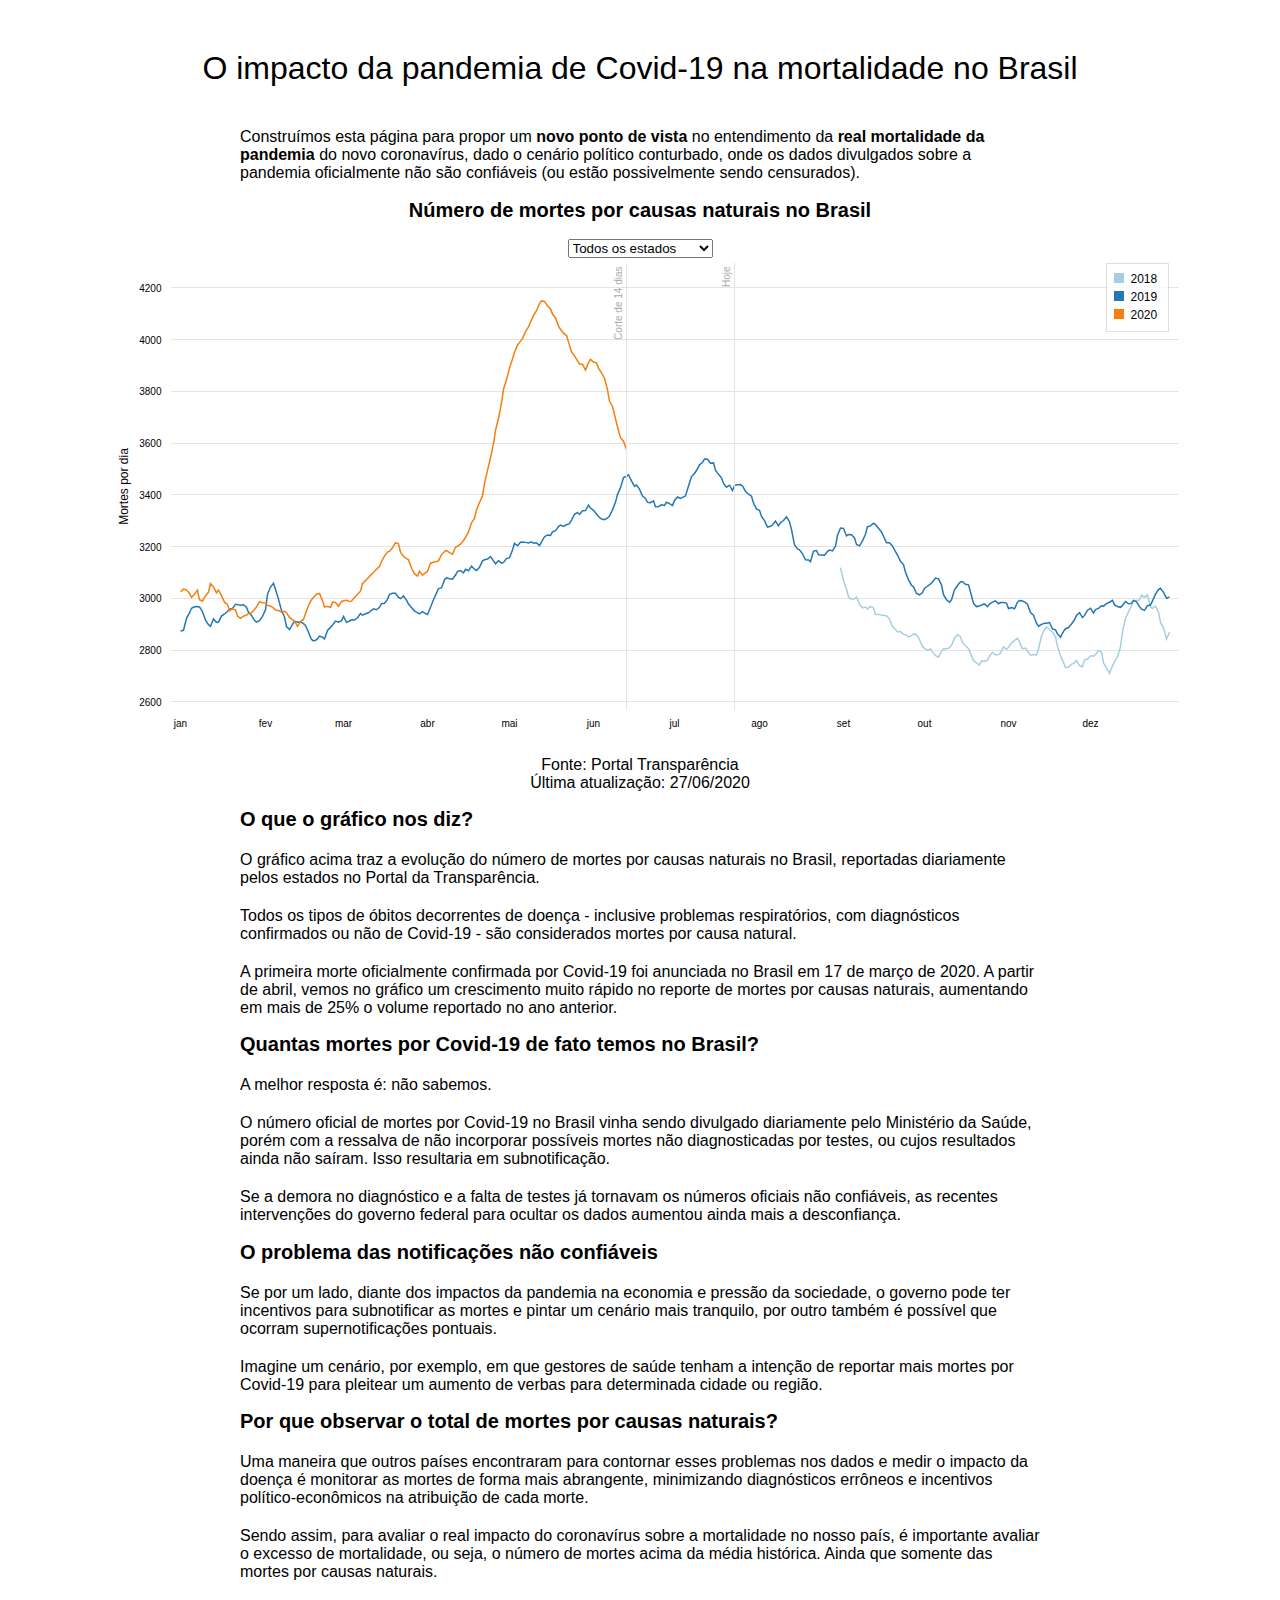
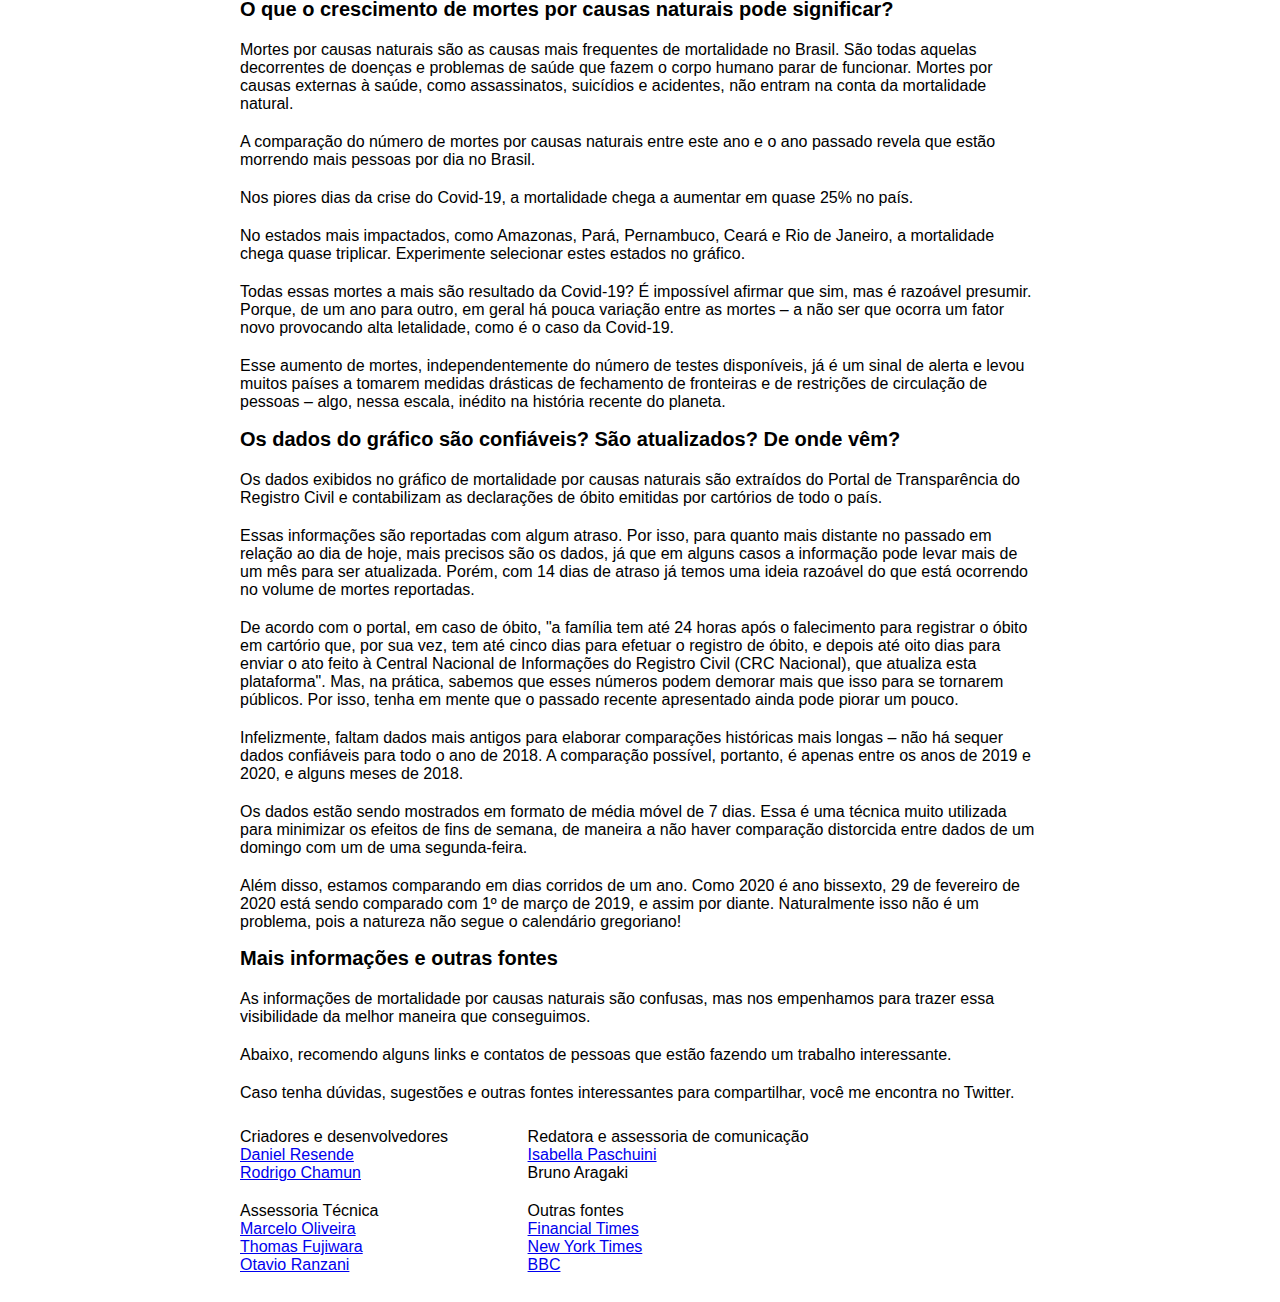
==== index.html @ d26a0719 "Merge pull request #20 from resendedaniel/contact-section" ====
<html>
  <head>
    <meta content="text/html;charset=utf-8" http-equiv="Content-Type">
    <meta content="utf-8" http-equiv="encoding">
    <link href="/html/style/c3.min.css" rel="stylesheet">
    <link href="/html/style/main.css" rel="stylesheet">
    <script src="/html/js/d3.min.js" charset="utf-8"></script>
    <script src="/html/js/c3.min.js"></script>
    <script src="/html/js/luxon.min.js"></script>
    <script src="/html/js/main.js"></script>
    <!-- Global site tag (gtag.js) - Google Analytics -->
    <script async src="https://www.googletagmanager.com/gtag/js?id=UA-168759445-1"></script>
    <script>
      window.dataLayer = window.dataLayer || [];
      function gtag(){dataLayer.push(arguments);}
      gtag('js', new Date());

      gtag('config', 'UA-168759445-1');
    </script>
  </head>
  <body>
    <div id="main">
      <h1>
        O impacto da pandemia de Covid-19 na mortalidade no Brasil
      </h1>
      <div id="text">
        <p>
          Construímos esta página para propor um <b>novo ponto de vista</b> no entendimento da <b>real mortalidade da pandemia</b> do novo coronavírus, dado o cenário político conturbado, onde os dados divulgados sobre a pandemia oficialmente não são confiáveis (ou estão possivelmente sendo censurados).
        </p>
      </div>
      <h2>
        Número de mortes por causas naturais no Brasil
      </h2>
      <select id="state-selector">
        <option value="all">Todos os estados</option>
        <option value="ac">Acre</option>
        <option value="al">Alagoas</option>
        <option value="ap">Amapá</option>
        <option value="am">Amazonas</option>
        <option value="ba">Bahia</option>
        <option value="ce">Ceará</option>
        <option value="df">Distrito Federal</option>
        <option value="es">Espírito Santo</option>
        <option value="go">Goiás</option>
        <option value="ma">Maranhão</option>
        <option value="mt">Mato Grosso</option>
        <option value="ms">Mato Grosso do Sul</option>
        <option value="mg">Minas Gerais</option>
        <option value="pa">Pará</option>
        <option value="pb">Paraíba</option>
        <option value="pr">Paraná</option>
        <option value="pe">Pernambuco</option>
        <option value="pi">Piauí</option>
        <option value="rj">Rio de Janeiro</option>
        <option value="rn">Rio Grande do Norte</option>
        <option value="rs">Rio Grande do Sul</option>
        <option value="ro">Rondônia</option>
        <option value="rr">Roraima</option>
        <option value="sc">Santa Catarina</option>
        <option value="sp">São Paulo</option>
        <option value="se">Sergipe</option>
        <option value="to">Tocantins</option>
      </select>
      <div id="chart"></div>
      <p id="footer">
        Fonte: Portal Transparência
        <br />
        Última atualização: <span id='last-update'></span>
      </p>
      <div id="text">
        <h2>
          O que o gráfico nos diz?
        </h2>
        <p>
          O gráfico acima traz a evolução do número de mortes por causas naturais no Brasil, reportadas diariamente pelos estados no Portal da Transparência.
        </p>
        <p>
          Todos os tipos de óbitos decorrentes de doença - inclusive problemas respiratórios, com diagnósticos confirmados ou não de Covid-19 - são considerados mortes por causa natural.
        </p>
        <p>
          A primeira morte oficialmente confirmada por Covid-19 foi anunciada no Brasil em 17 de março de 2020. A partir de abril, vemos no gráfico um crescimento muito rápido no reporte de mortes por causas naturais, aumentando em mais de 25% o volume reportado no ano anterior.
        </p>
        <h2>
          Quantas mortes por Covid-19 de fato temos no Brasil?
        </h2>
        <p>
          A melhor resposta é: não sabemos.
        </p>
        <p>
          O número oficial de mortes por Covid-19 no Brasil vinha sendo divulgado diariamente pelo Ministério da Saúde, porém com a ressalva de não incorporar possíveis mortes não diagnosticadas por testes, ou cujos resultados ainda não saíram. Isso resultaria em subnotificação.
        </p>
        <p>
          Se a demora no diagnóstico e a falta de testes já tornavam os números oficiais não confiáveis, as recentes intervenções do governo federal para ocultar os dados aumentou ainda mais a desconfiança.
        </p>
        <h2>
          O problema das notificações não confiáveis
        </h2>
        <p>
          Se por um lado, diante dos impactos da pandemia na economia e pressão da sociedade, o governo pode ter incentivos para subnotificar as mortes e pintar um cenário mais tranquilo, por outro também é possível que ocorram supernotificações pontuais.
        </p>
        <p>
          Imagine um cenário, por exemplo, em que gestores de saúde tenham a intenção de reportar mais mortes por Covid-19 para pleitear um aumento de verbas para determinada cidade ou região.
        </p>
        <h2>
          Por que observar o total de mortes por causas naturais?
        </h2>
        <p>
          Uma maneira que outros países encontraram para contornar esses problemas nos dados e medir o impacto da doença é monitorar as mortes de forma mais abrangente, minimizando diagnósticos errôneos e incentivos político-econômicos na atribuição de cada morte.
        </p>
        <p>
          Sendo assim, para avaliar o real impacto do coronavírus sobre a mortalidade no nosso país, é importante avaliar o excesso de mortalidade, ou seja, o número de mortes acima da média histórica. Ainda que somente das mortes por causas naturais.
        </p>
        <h2>
          O que o crescimento de mortes por causas naturais pode significar?
        </h2>
        <p>
          Mortes por causas naturais são as causas mais frequentes de mortalidade no Brasil. São todas aquelas decorrentes de doenças e problemas de saúde que fazem o corpo humano parar de funcionar. Mortes por causas externas à saúde, como assassinatos, suicídios e acidentes, não entram na conta da mortalidade natural.
        </p>
        <p>
          A comparação do número de mortes por causas naturais entre este ano e o ano passado revela que estão morrendo mais pessoas por dia no Brasil.
        </p>
        <p>
          Nos piores dias da crise do Covid-19, a mortalidade chega a aumentar em quase 25% no país.
        </p>
        <p>
          No estados mais impactados, como Amazonas, Pará, Pernambuco, Ceará e Rio de Janeiro, a mortalidade chega quase triplicar. Experimente selecionar estes estados no gráfico.
        </p>
        <p>
          Todas essas mortes a mais são resultado da Covid-19? É impossível afirmar que sim, mas é razoável presumir. Porque, de um ano para outro, em geral há pouca variação entre as mortes – a não ser que ocorra um fator novo provocando alta letalidade, como é o caso da Covid-19.
        </p>
        <p>
          Esse aumento de mortes, independentemente do número de testes disponíveis, já é um sinal de alerta e levou muitos países a tomarem medidas drásticas de fechamento de fronteiras e de restrições de circulação de pessoas – algo, nessa escala, inédito na história recente do planeta.
        </p>
        <h2>
          Os dados do gráfico são confiáveis? São atualizados? De onde vêm?
        </h2>
        <p>
          Os dados exibidos no gráfico de mortalidade por causas naturais são extraídos do Portal de Transparência do Registro Civil e contabilizam as declarações de óbito emitidas por cartórios de todo o país.
        </p>
        <p>
          Essas informações são reportadas com algum atraso. Por isso, para quanto mais distante no passado em relação ao dia de hoje, mais precisos são os dados, já que em alguns casos a informação pode levar mais de um mês para ser atualizada. Porém, com 14 dias de atraso já temos uma ideia razoável do que está ocorrendo no volume de mortes reportadas.
        </p>
        <p>
          De acordo com o portal, em caso de óbito, "a família tem até 24 horas após o falecimento para registrar o óbito em cartório que, por sua vez, tem até cinco dias para efetuar o registro de óbito, e depois até oito dias para enviar o ato feito à Central Nacional de Informações do Registro Civil (CRC Nacional), que atualiza esta plataforma". Mas, na prática, sabemos que esses números podem demorar mais que isso para se tornarem públicos. Por isso, tenha em mente que o passado recente apresentado ainda pode piorar um pouco.
        </p>
        <p>
          Infelizmente, faltam dados mais antigos para elaborar comparações históricas mais longas – não há sequer dados confiáveis para todo o ano de 2018. A comparação possível, portanto, é apenas entre os anos de 2019 e 2020, e alguns meses de 2018.
        </p>
        <p>
          Os dados estão sendo mostrados em formato de média móvel de 7 dias. Essa é uma técnica muito utilizada para minimizar os efeitos de fins de semana, de maneira a não haver comparação distorcida entre dados de um domingo com um de uma segunda-feira.
        </p>
        <p>
          Além disso, estamos comparando em dias corridos de um ano. Como 2020 é ano bissexto, 29 de fevereiro de 2020 está sendo comparado com 1º de março de 2019, e assim por diante. Naturalmente isso não é um problema, pois a natureza não segue o calendário gregoriano!
        </p>

        <h2>
          Mais informações e outras fontes
        </h2>
        <p>
          As informações de mortalidade por causas naturais são confusas, mas nos empenhamos para trazer essa visibilidade da melhor maneira que conseguimos.
        </p>
        <p>
          Abaixo, recomendo alguns links e contatos de pessoas que estão fazendo um trabalho interessante.
        </p>
        <p>
        Caso tenha dúvidas, sugestões e outras fontes interessantes para compartilhar, você me encontra no Twitter.
        </p>

        <div>
          <div class="contact-column">
            <div class="contact-section">
              Criadores e desenvolvedores
              <a href="https://twitter.com/resende451" target="_blank">
                Daniel Resende
              </a>
              <a href="https://twitter.com/rodrigochamun" target="_blank">
                Rodrigo Chamun
              </a>
            </div>
            <div class="contact-section">
              Assessoria Técnica
              <a href="https://twitter.com/Capyvara" target="_blank">
                Marcelo Oliveira
              </a>
              <a href="https://twitter.com/thomasfujiwara" target="_blank">
                Thomas Fujiwara
              </a>
              <a href="https://twitter.com/otavio_ranzani" target="_blank">
                Otavio Ranzani
              </a>
            </div>
          </div>

          <div class="contact-column">
            <div class="contact-section">
              Redatora e assessoria de comunicação
              <a href="https://twitter.com/isapaschuini" target="_blank">
                Isabella Paschuini
              </a>
              <span class='no-link'>Bruno Aragaki</span>
            </div>
            <div class="contact-section">
              Outras fontes
              <a href="https://www.ft.com/coronavirus-latest" target="_blank">
                Financial Times
              </a>
              <a href="https://www.nytimes.com/interactive/2020/world/coronavirus-maps.html" target="_blank">
                New York Times
              </a>
              <a href="https://www.bbc.com/portuguese/internacional-53092095" target="_blank">
                BBC
              </a>
            </div>
          </div>
        </div>

      </div>
    </div>
  </body>
</html>
---- html/style/c3.min.css ----
.c3 svg{font:10px sans-serif;-webkit-tap-highlight-color:transparent}.c3 line,.c3 path{fill:none;stroke:#000}.c3 text{-webkit-user-select:none;-moz-user-select:none;user-select:none}.c3-bars path,.c3-event-rect,.c3-legend-item-tile,.c3-xgrid-focus,.c3-ygrid{shape-rendering:crispEdges}.c3-chart-arc path{stroke:#fff}.c3-chart-arc rect{stroke:#fff;stroke-width:1}.c3-chart-arc text{fill:#fff;font-size:13px}.c3-grid line{stroke:#e4e4e4  ;stroke-dasharray: 0}.c3-grid text{fill:#aaa}.c3-xgrid,.c3-ygrid,.c3-text.c3-empty{fill:grey;font-size:2em}.c3-line{stroke-width:1px}.c3-circle{fill:currentColor}.c3-circle._expanded_{stroke-width:1px;stroke:#fff}.c3-selected-circle{fill:#fff;stroke-width:2px}.c3-bar{stroke-width:0}.c3-bar._expanded_{fill-opacity:1;fill-opacity:.75}.c3-target.c3-focused{opacity:1}.c3-target.c3-focused path.c3-line,.c3-target.c3-focused path.c3-step{stroke-width:2px}.c3-target.c3-defocused{opacity:.3!important}.c3-region{fill:#4682b4;fill-opacity:.1}.c3-region text{fill-opacity:1}.c3-brush .extent{fill-opacity:.1}.c3-legend-item{font-size:12px}.c3-legend-item-hidden{opacity:.15}.c3-legend-background{opacity:.75;fill:#fff;stroke:#d3d3d3;stroke-width:1}.c3-title{font:14px sans-serif}.c3-tooltip-container{z-index:10}.c3-tooltip{border-collapse:collapse;border-spacing:0;background-color:#fff;empty-cells:show;-webkit-box-shadow:7px 7px 12px -9px #777;-moz-box-shadow:7px 7px 12px -9px #777;box-shadow:7px 7px 12px -9px #777;opacity:.9}.c3-tooltip tr{border:1px solid #ccc}.c3-tooltip th{background-color:#aaa;font-size:14px;padding:2px 5px;text-align:left;color:#fff}.c3-tooltip td{font-size:13px;padding:3px 6px;background-color:#fff;border-left:1px dotted #999}.c3-tooltip td>span{display:inline-block;width:10px;height:10px;margin-right:6px}.c3-tooltip .value{text-align:right}.c3-area{stroke-width:0;opacity:.2}.c3-chart-arcs-title{dominant-baseline:middle;font-size:1.3em}.c3-chart-arcs .c3-chart-arcs-background{fill:#e0e0e0;stroke:#fff}.c3-chart-arcs .c3-chart-arcs-gauge-unit{fill:#000;font-size:16px}.c3-chart-arcs .c3-chart-arcs-gauge-max{fill:#777}.c3-chart-arcs .c3-chart-arcs-gauge-min{fill:#777}.c3-chart-arc .c3-gauge-value{fill:#000}.c3-chart-arc.c3-target g path{opacity:1}.c3-chart-arc.c3-target.c3-focused g path{opacity:1}.c3-drag-zoom.enabled{pointer-events:all!important;visibility:visible}.c3-drag-zoom.disabled{pointer-events:none!important;visibility:hidden}.c3-drag-zoom .extent{fill-opacity:.1}
---- html/style/main.css ----
.c3-line {
  stroke-width: 1.5px;
}

.c3-axis-x-label, .c3-axis-y-label {
  font-size: 12px;
}

.c3-axis > .domain, .c3-axis > .tick > line {
  stroke: #fff;
}

.c3-grid-highlight {
  stroke-dasharray: 5 5;
}

body {
  font-family: Sans-serif;
}

#main {
  max-width: 1080px;
  min-width: 310;
  margin: 0 auto;
  margin-top: 50px;
  text-align: center;
}

#chart {
  min-height: 482px;
}

h1 {
  font-size: 32px;
  font-weight: normal;
}

#text {
  max-width: 800px;
  text-align: left;
  display: table;
  margin: 0 auto;
}

#text > p {
  margin-top: 20px;
  font-size: 16px;
}

h2 {
  font-weight: bold;
  font-size: 20px;
}

#chart-footer {
  text-align: right;
  font-size: 10px;
}

.contact-section {
  margin-top: 10px;
  margin-bottom: 20px;
  margin-right: 15px;
  vertical-align: top;
  text-align: left;
}

.contact-section a {
  display: block;
}

.contact-section .no-link {
  display: block;
}

.contact-column {
  display: inline-block;
  vertical-align: top;
  margin-right: 60px;
}

@media (max-width: 850px) {
  .contact-column {
    display: block;
  }

  .contact-section {
    margin-bottom: 10px;
  }
}
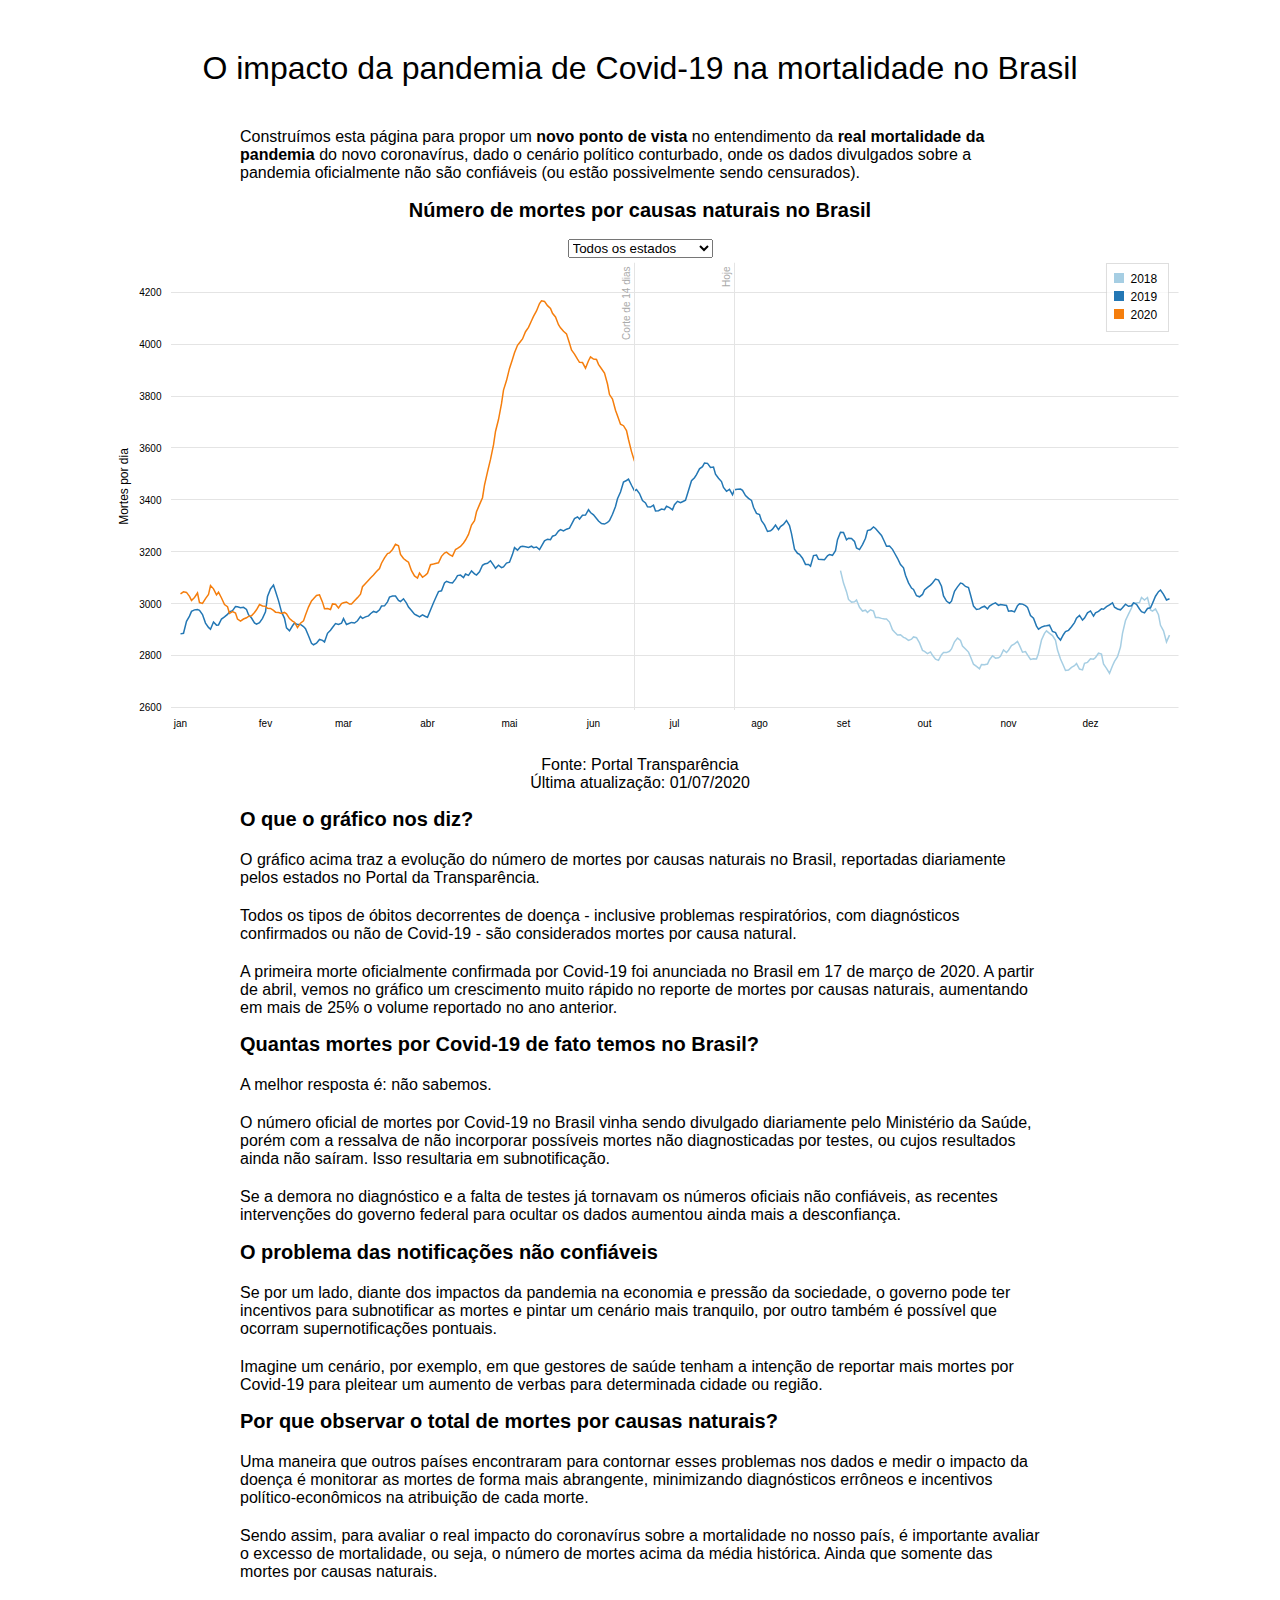
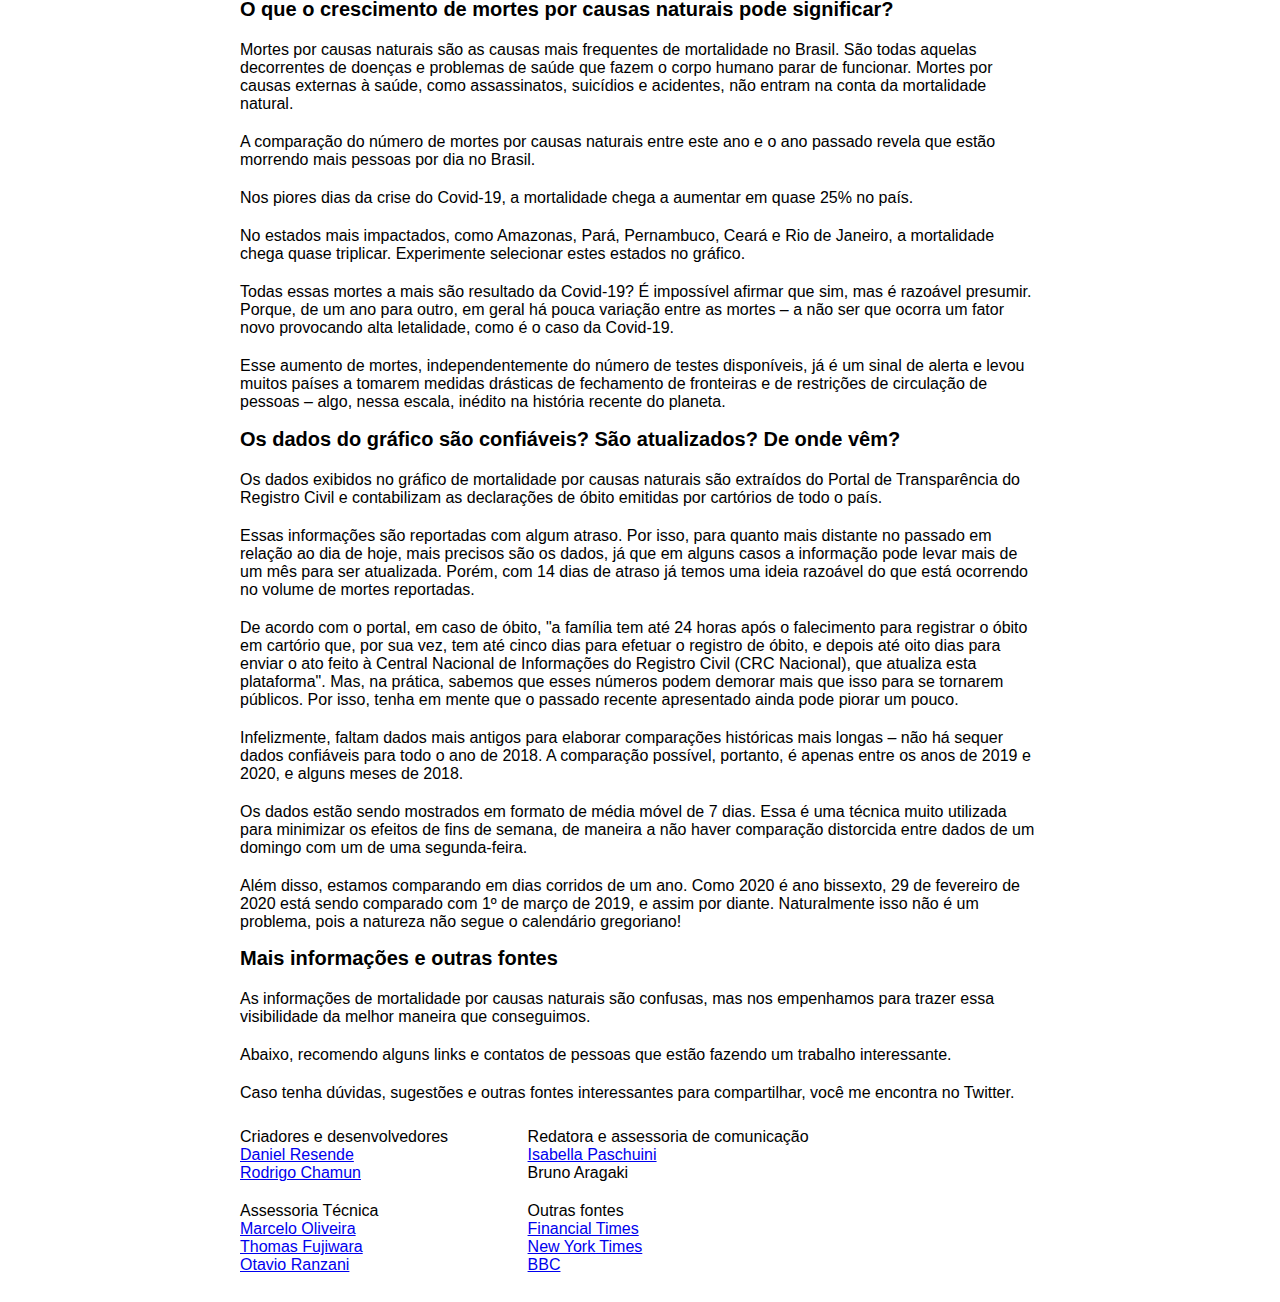
==== commit 84dbf2d2: "Add Navigo library" ====
--- a/index.html
+++ b/index.html
@@ -2,11 +2,13 @@
   <head>
     <meta content="text/html;charset=utf-8" http-equiv="Content-Type">
     <meta content="utf-8" http-equiv="encoding">
+    <meta name="viewport" content="width=device-width, initial-scale=1, user-scalable=0">
     <link href="/html/style/c3.min.css" rel="stylesheet">
     <link href="/html/style/main.css" rel="stylesheet">
     <script src="/html/js/d3.min.js" charset="utf-8"></script>
     <script src="/html/js/c3.min.js"></script>
     <script src="/html/js/luxon.min.js"></script>
+    <script src="/html/js/navigo.min.js"></script>
     <script src="/html/js/main.js"></script>
     <!-- Global site tag (gtag.js) - Google Analytics -->
     <script async src="https://www.googletagmanager.com/gtag/js?id=UA-168759445-1"></script>
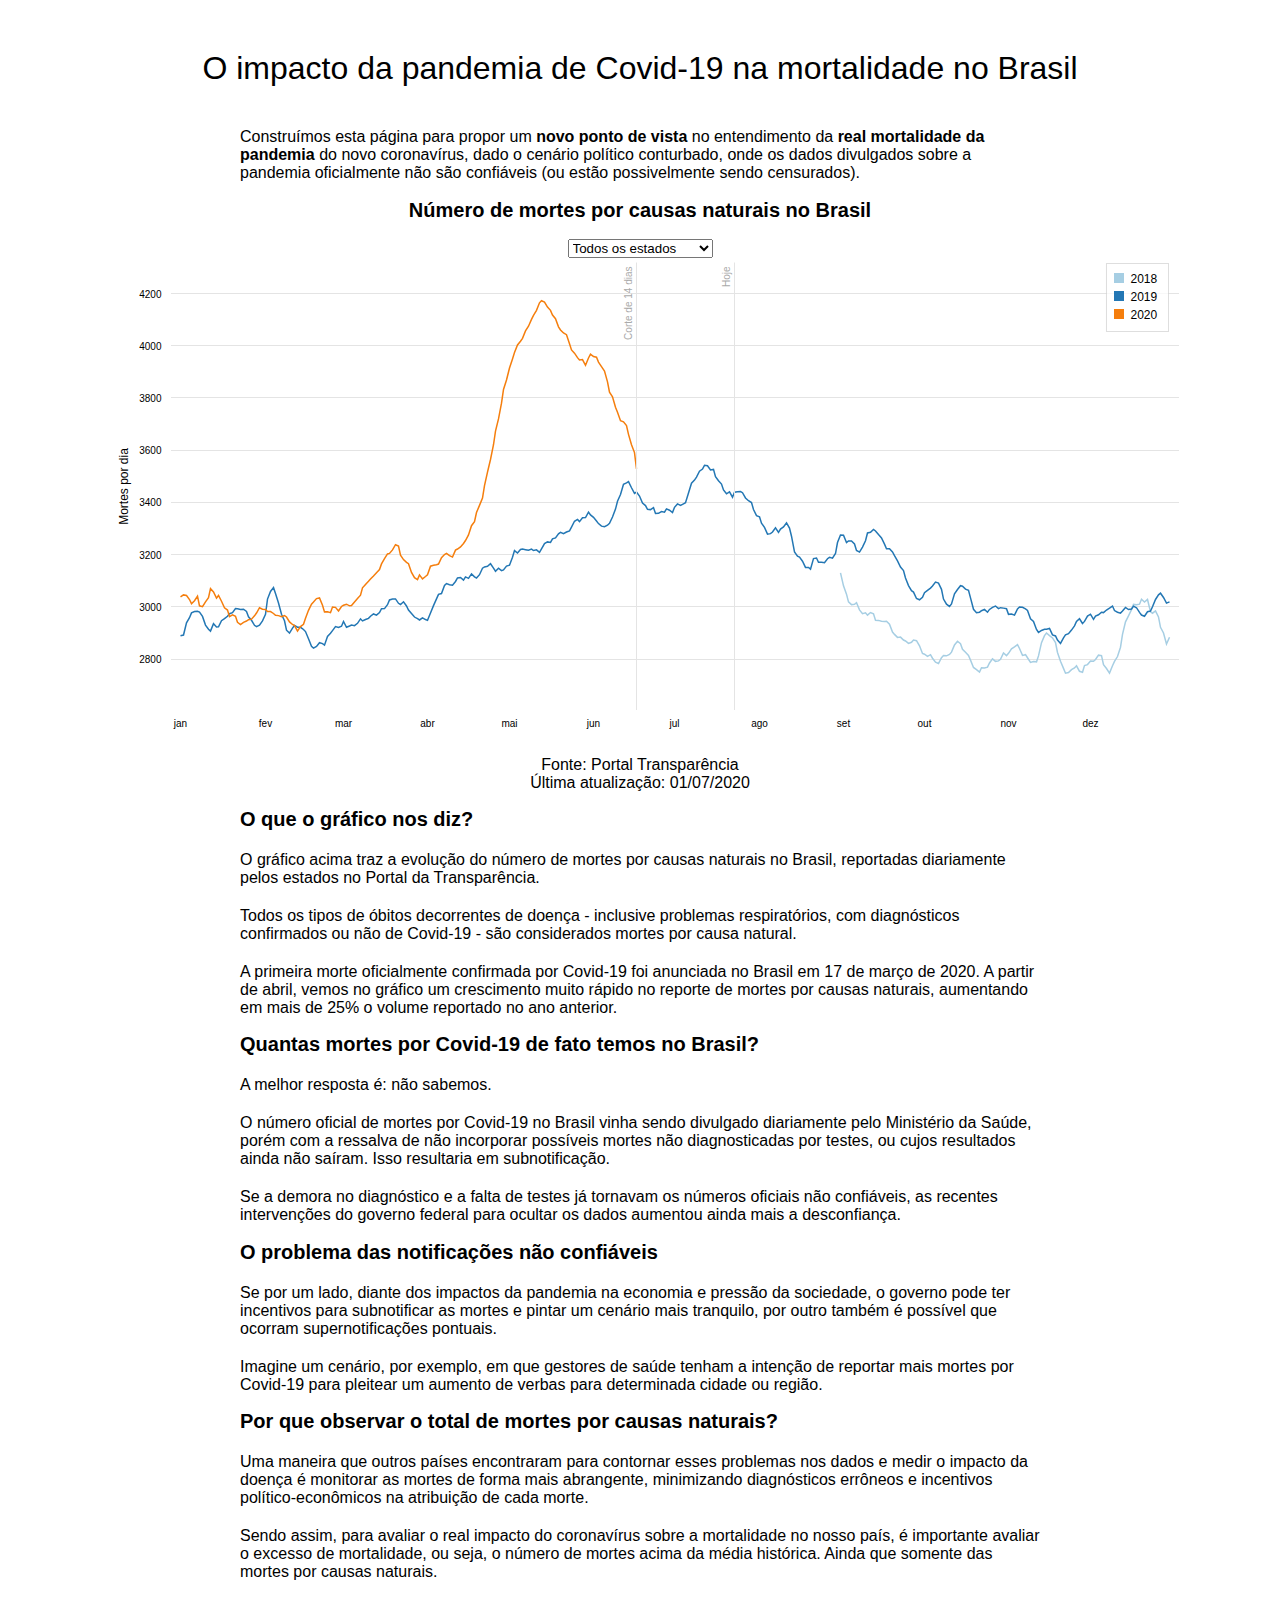
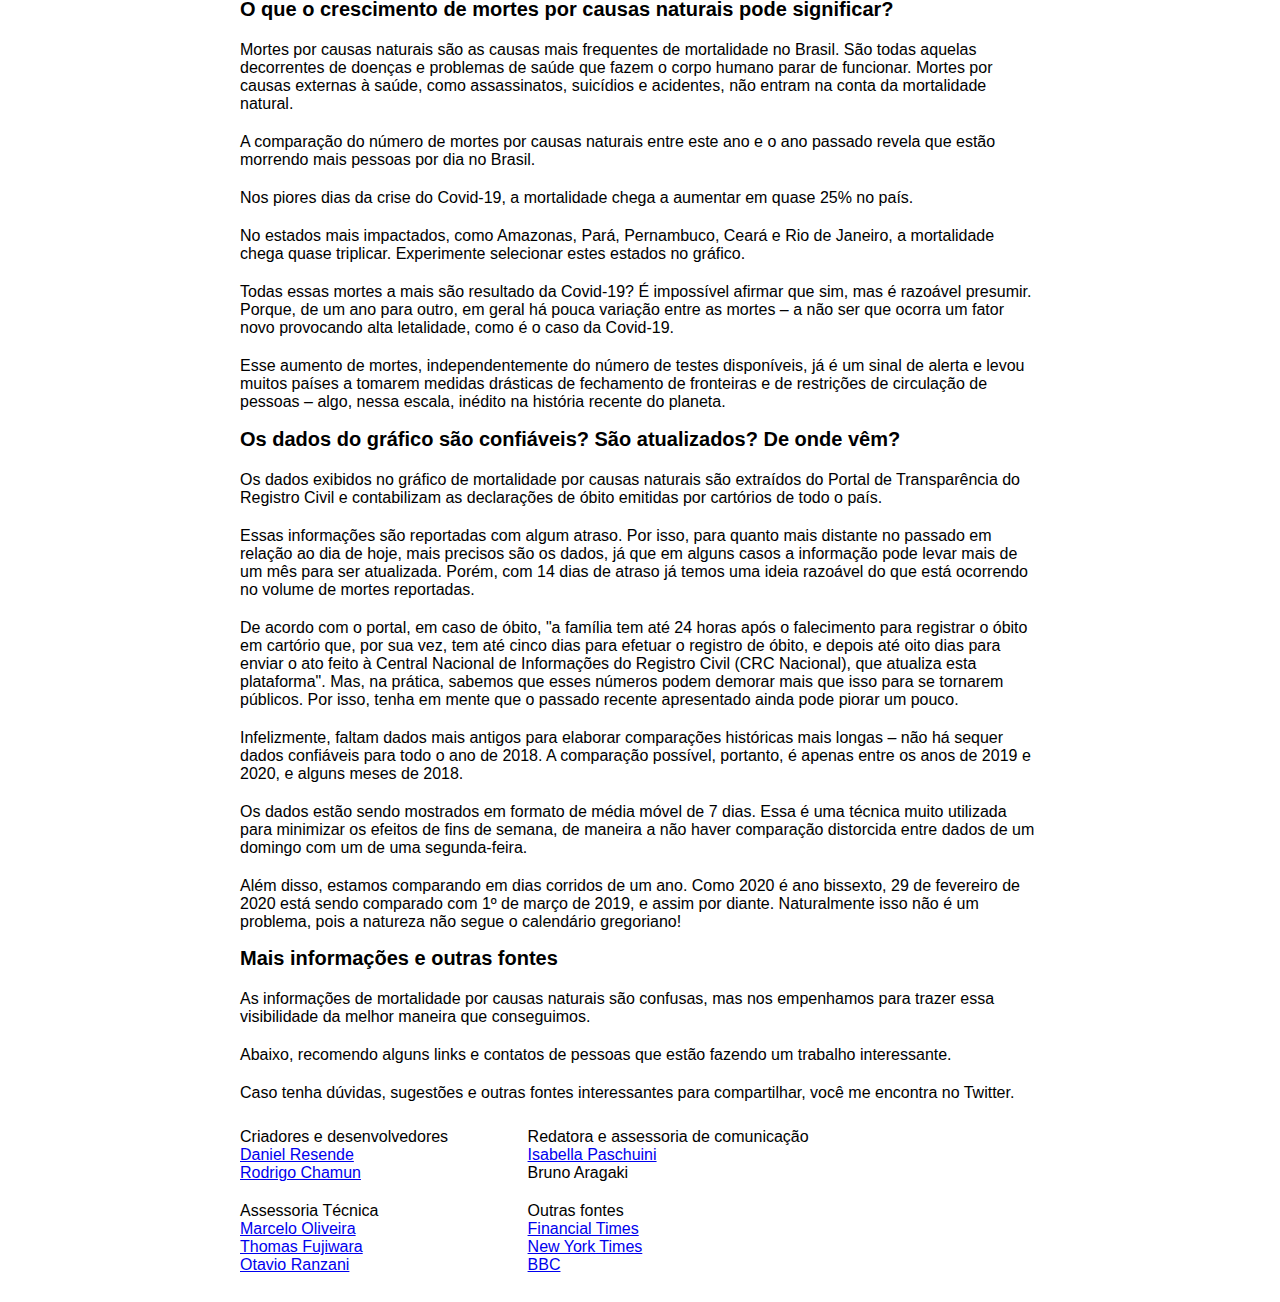
==== commit 2452b027: "Fix Google Analytics update on state change" ====
--- a/index.html
+++ b/index.html
@@ -15,9 +15,9 @@
     <script>
       window.dataLayer = window.dataLayer || [];
       function gtag(){dataLayer.push(arguments);}
+      const GA_MEASUREMENT_ID = 'UA-168759445-1'
       gtag('js', new Date());
-
-      gtag('config', 'UA-168759445-1');
+      gtag('config', GA_MEASUREMENT_ID);
     </script>
   </head>
   <body>
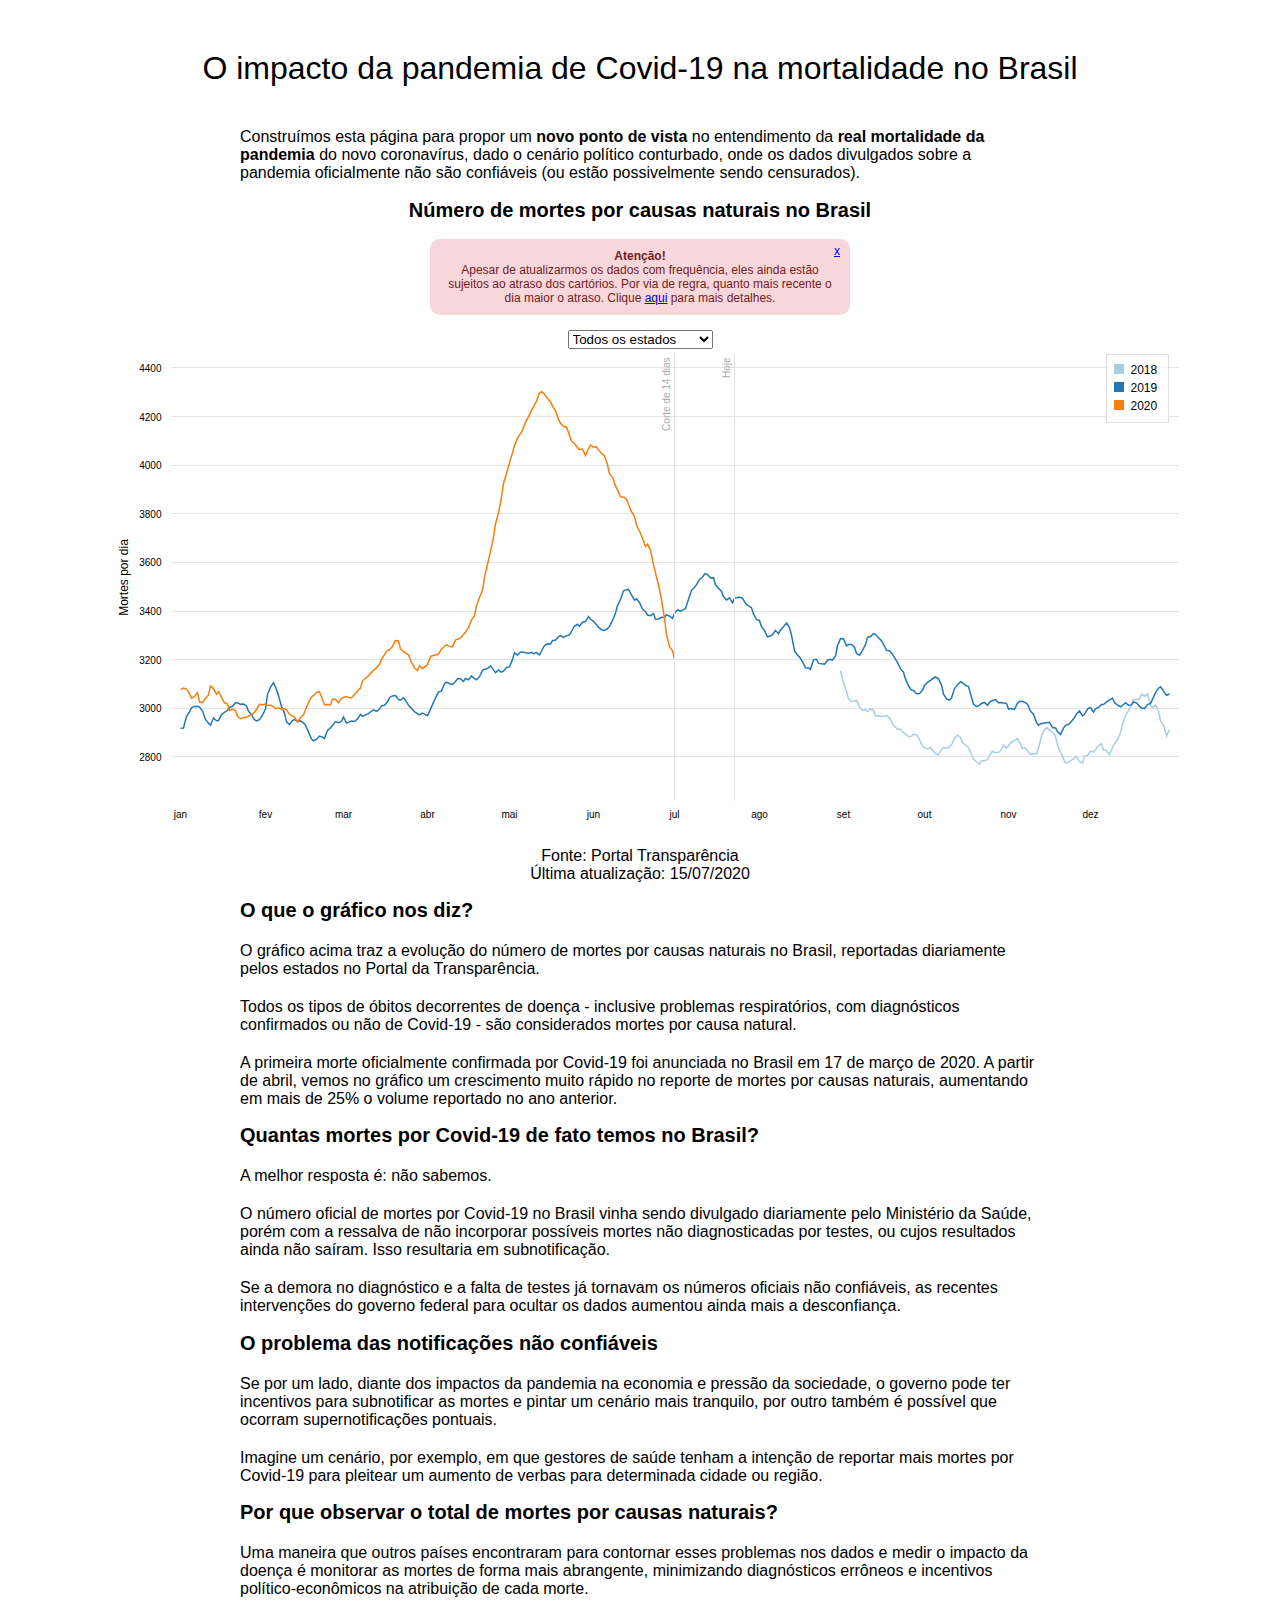
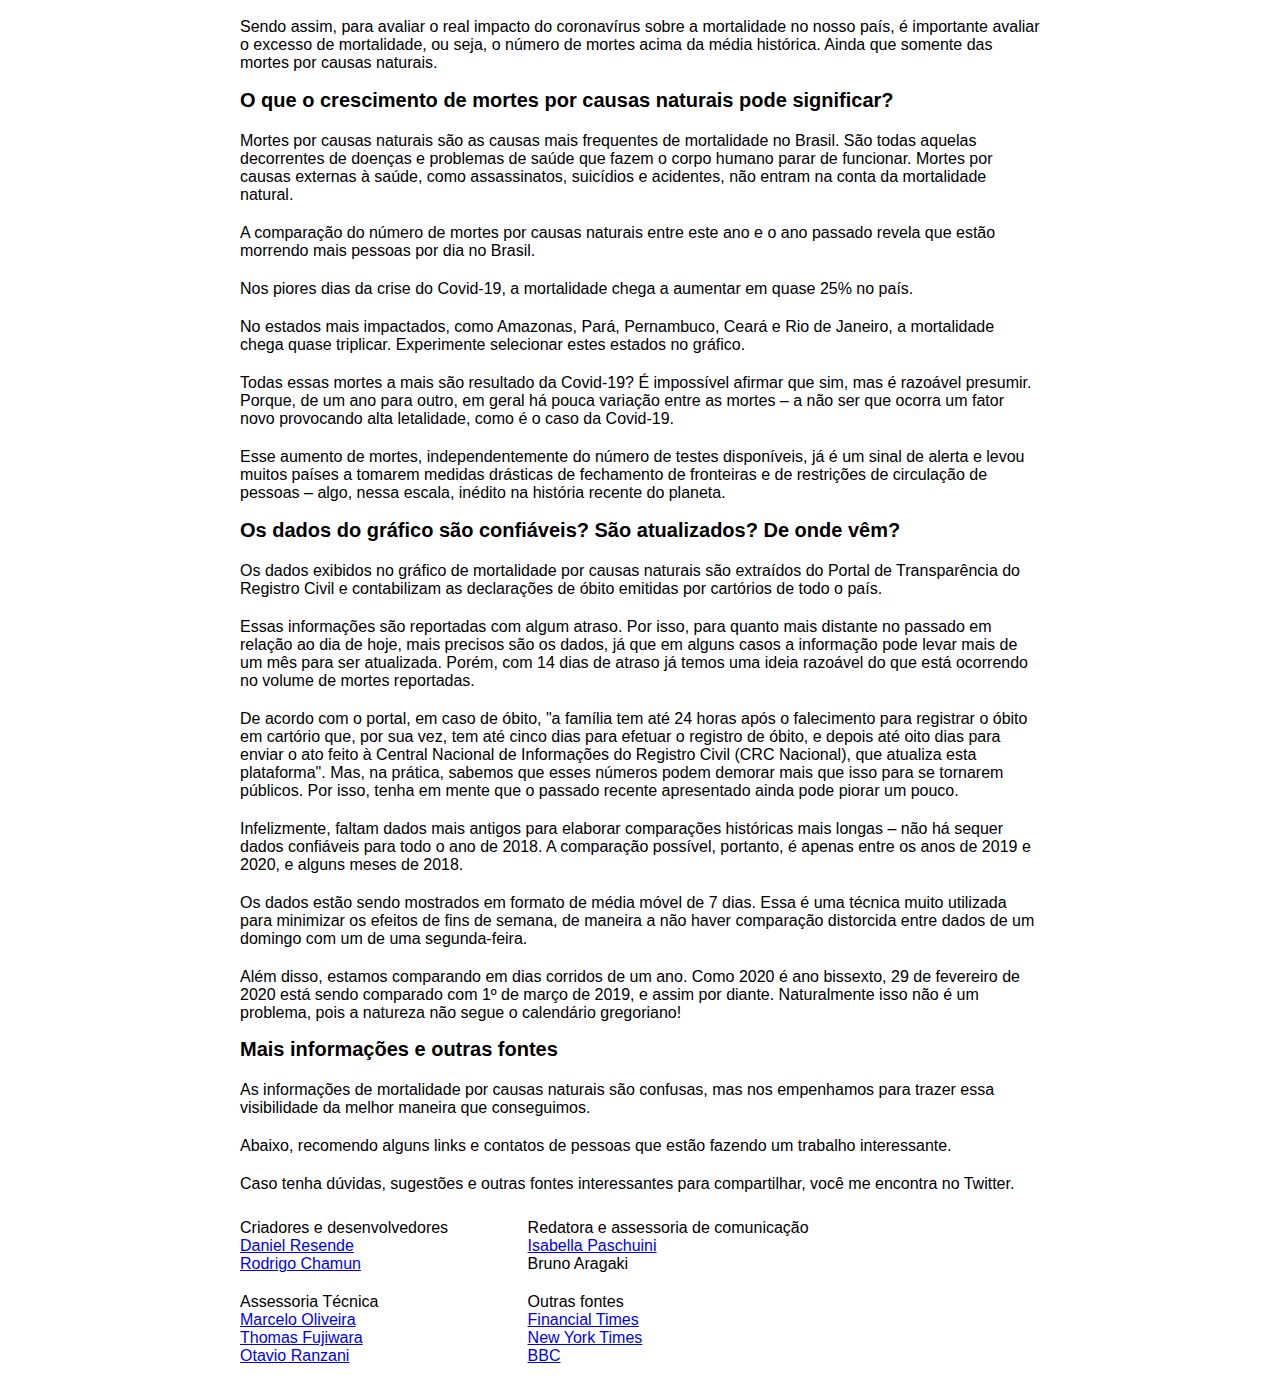
==== commit 9eb225ab: "Add a notice about the registries delay" ====
--- a/index.html
+++ b/index.html
@@ -33,6 +33,13 @@
       <h2>
         Número de mortes por causas naturais no Brasil
       </h2>
+      <div id="alert">
+        <strong>Atenção!</strong>
+        <br />
+        Apesar de atualizarmos os dados com frequência, eles ainda estão sujeitos ao atraso dos cartórios. Por via de regra, quanto mais recente o dia maior o atraso.
+        Clique <a href="#sobre-atraso">aqui</a> para mais detalhes.
+        <a id='close' href='#'>x</a>
+      </div>
       <select id="state-selector">
         <option value="all">Todos os estados</option>
         <option value="ac">Acre</option>
@@ -133,7 +140,7 @@
         <p>
           Esse aumento de mortes, independentemente do número de testes disponíveis, já é um sinal de alerta e levou muitos países a tomarem medidas drásticas de fechamento de fronteiras e de restrições de circulação de pessoas – algo, nessa escala, inédito na história recente do planeta.
         </p>
-        <h2>
+        <h2 id="sobre-atraso">
           Os dados do gráfico são confiáveis? São atualizados? De onde vêm?
         </h2>
         <p>
--- a/html/style/main.css
+++ b/html/style/main.css
@@ -88,3 +88,23 @@
     margin-bottom: 10px;
   }
 }
+
+#alert {
+    position: relative;
+    font-size: 12px;
+    color: #721c24;
+    background-color: #f8d7da;
+    border-color: #f5c6cb;
+    border-radius: 10px;
+    max-width: 400px;
+    padding: 10px;
+    margin-bottom: 15px;
+    margin-left: auto;
+    margin-right: auto;
+}
+
+#close {
+  position: absolute;
+  top: 5px;
+  right: 10px;
+}
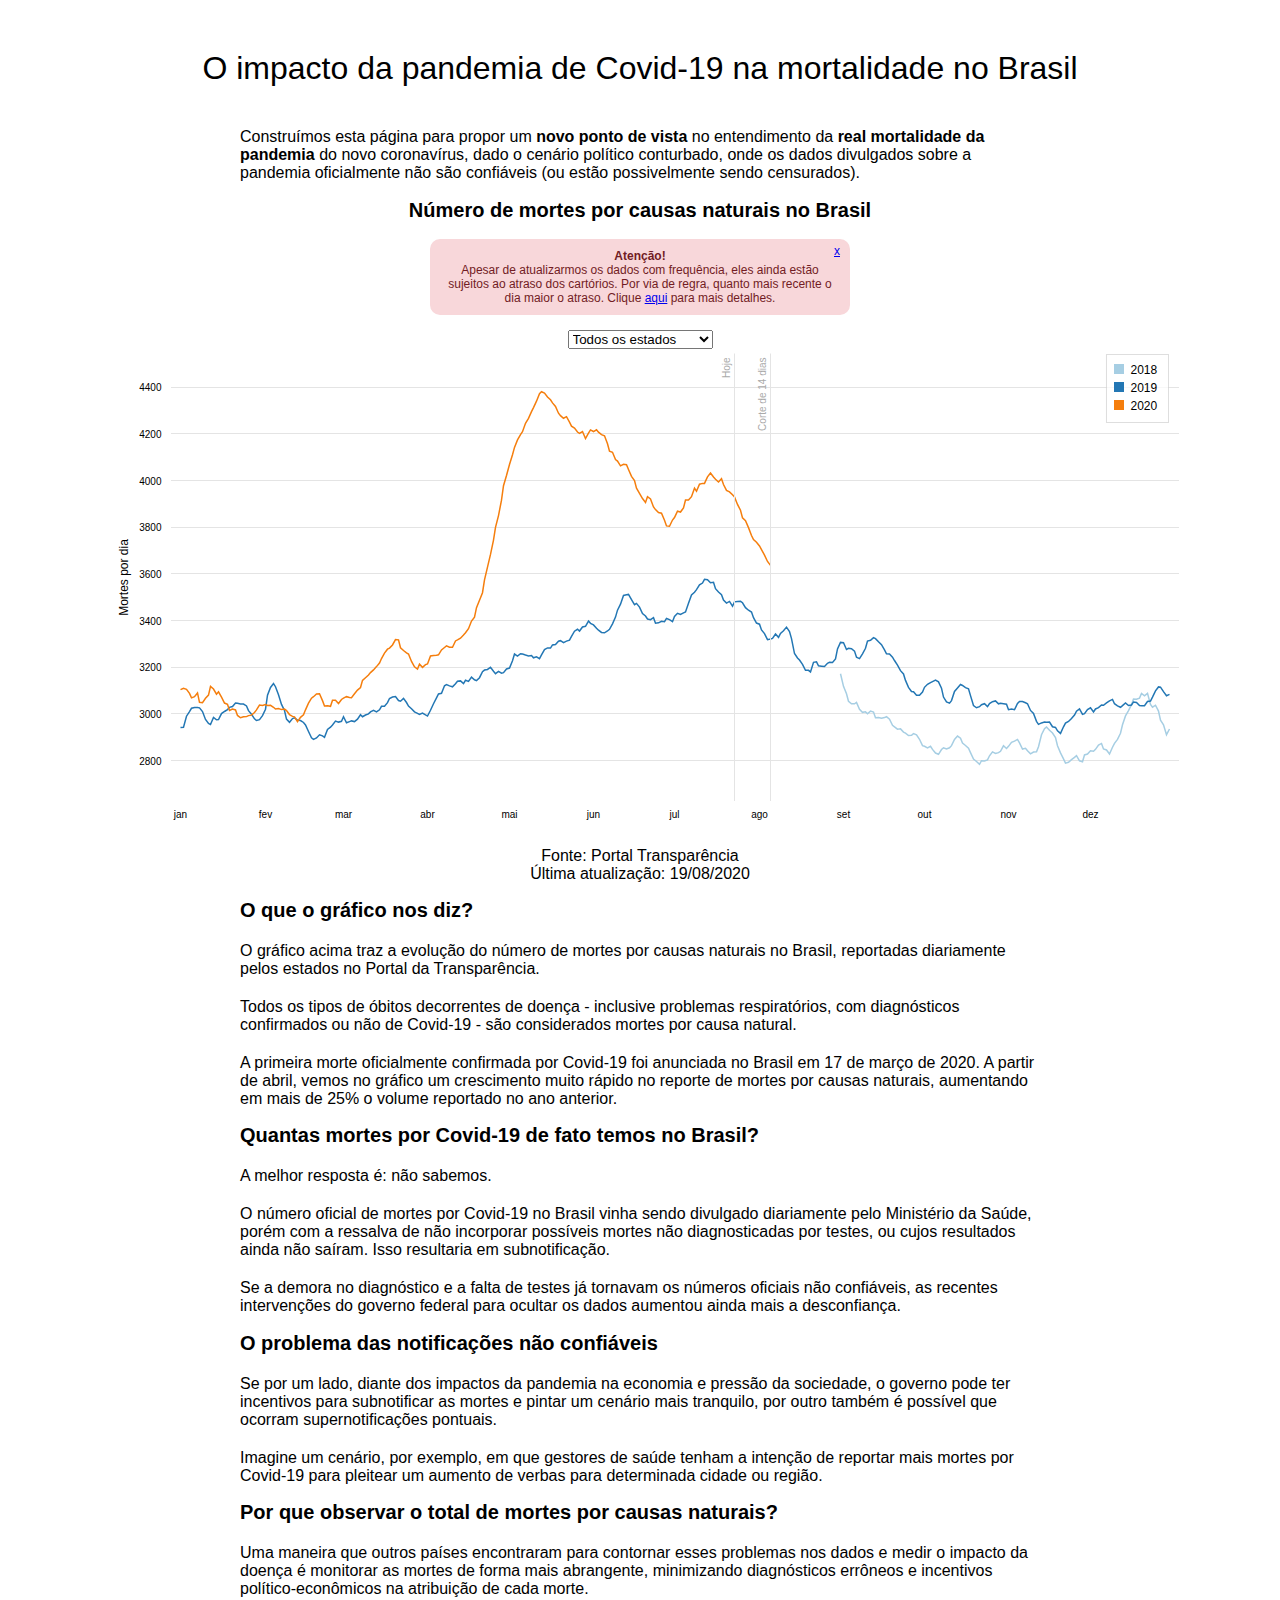
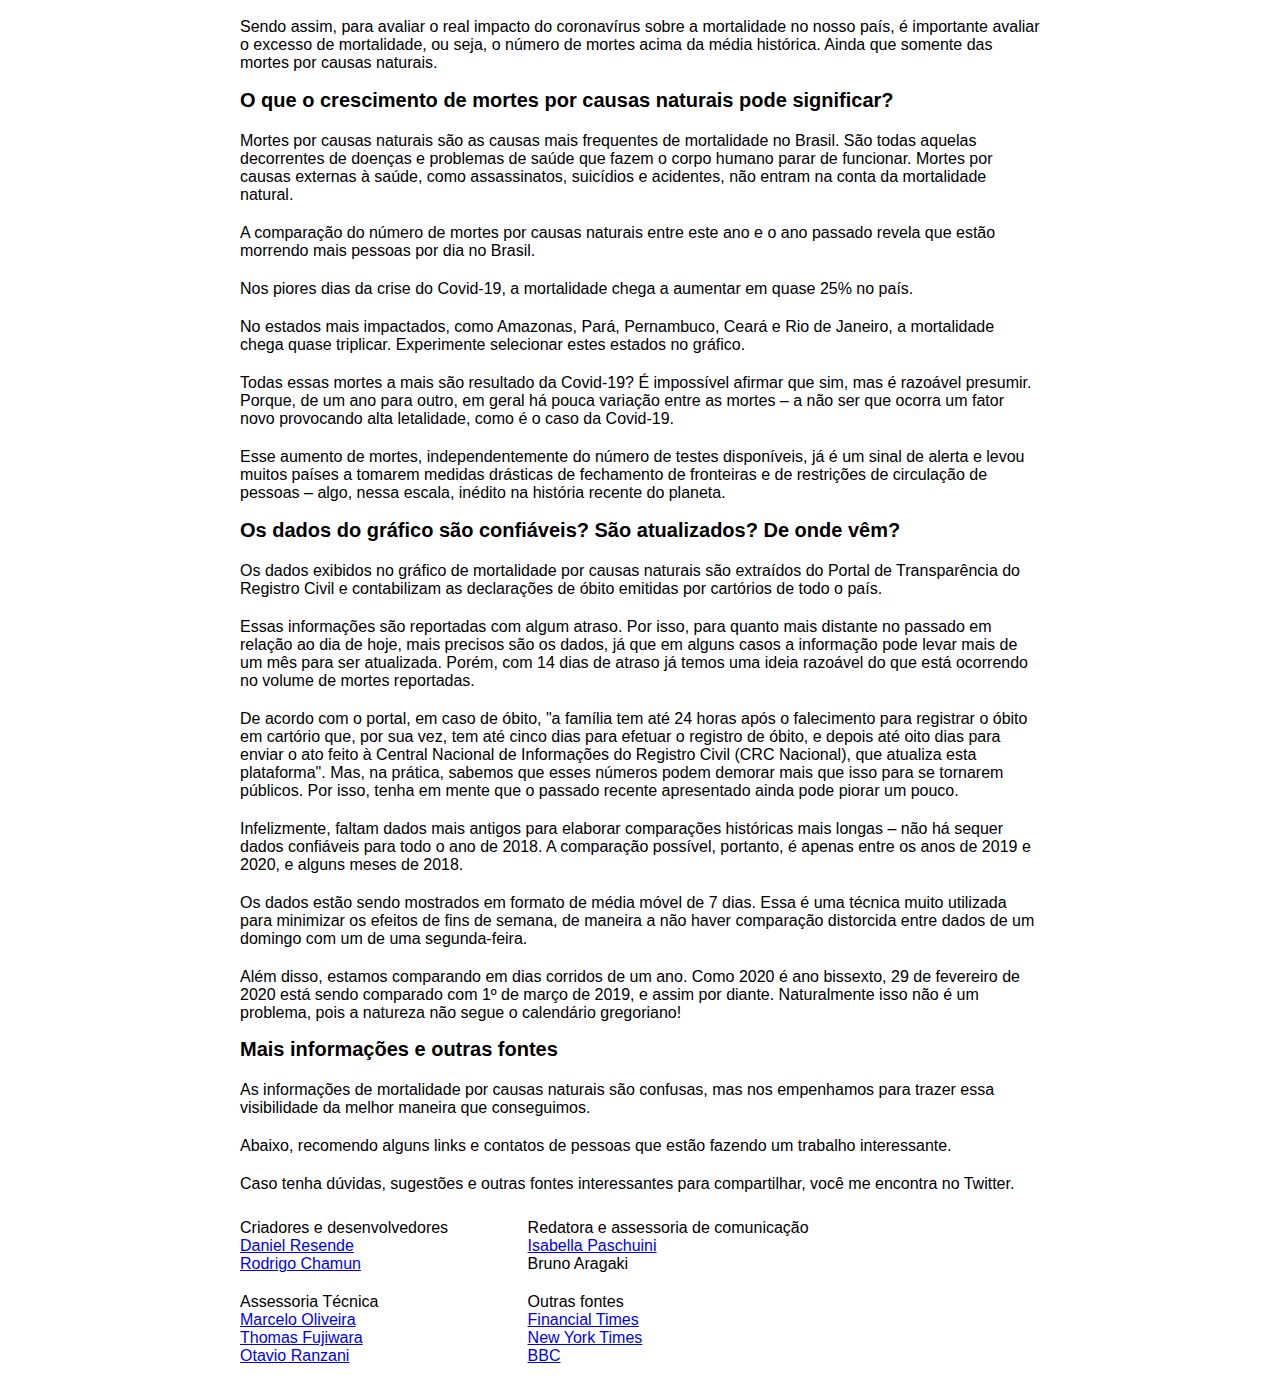
==== commit c6ff8480: "update 2020-08-19" ====
--- a/index.html
+++ b/index.html
@@ -15,7 +15,8 @@
     <script>
       window.dataLayer = window.dataLayer || [];
       function gtag(){dataLayer.push(arguments);}
-      const GA_MEASUREMENT_ID = 'UA-168759445-1'
+      // const GA_MEASUREMENT_ID = 'UA-168759445-1'
+      const GA_MEASUREMENT_ID = ''
       gtag('js', new Date());
       gtag('config', GA_MEASUREMENT_ID);
     </script>
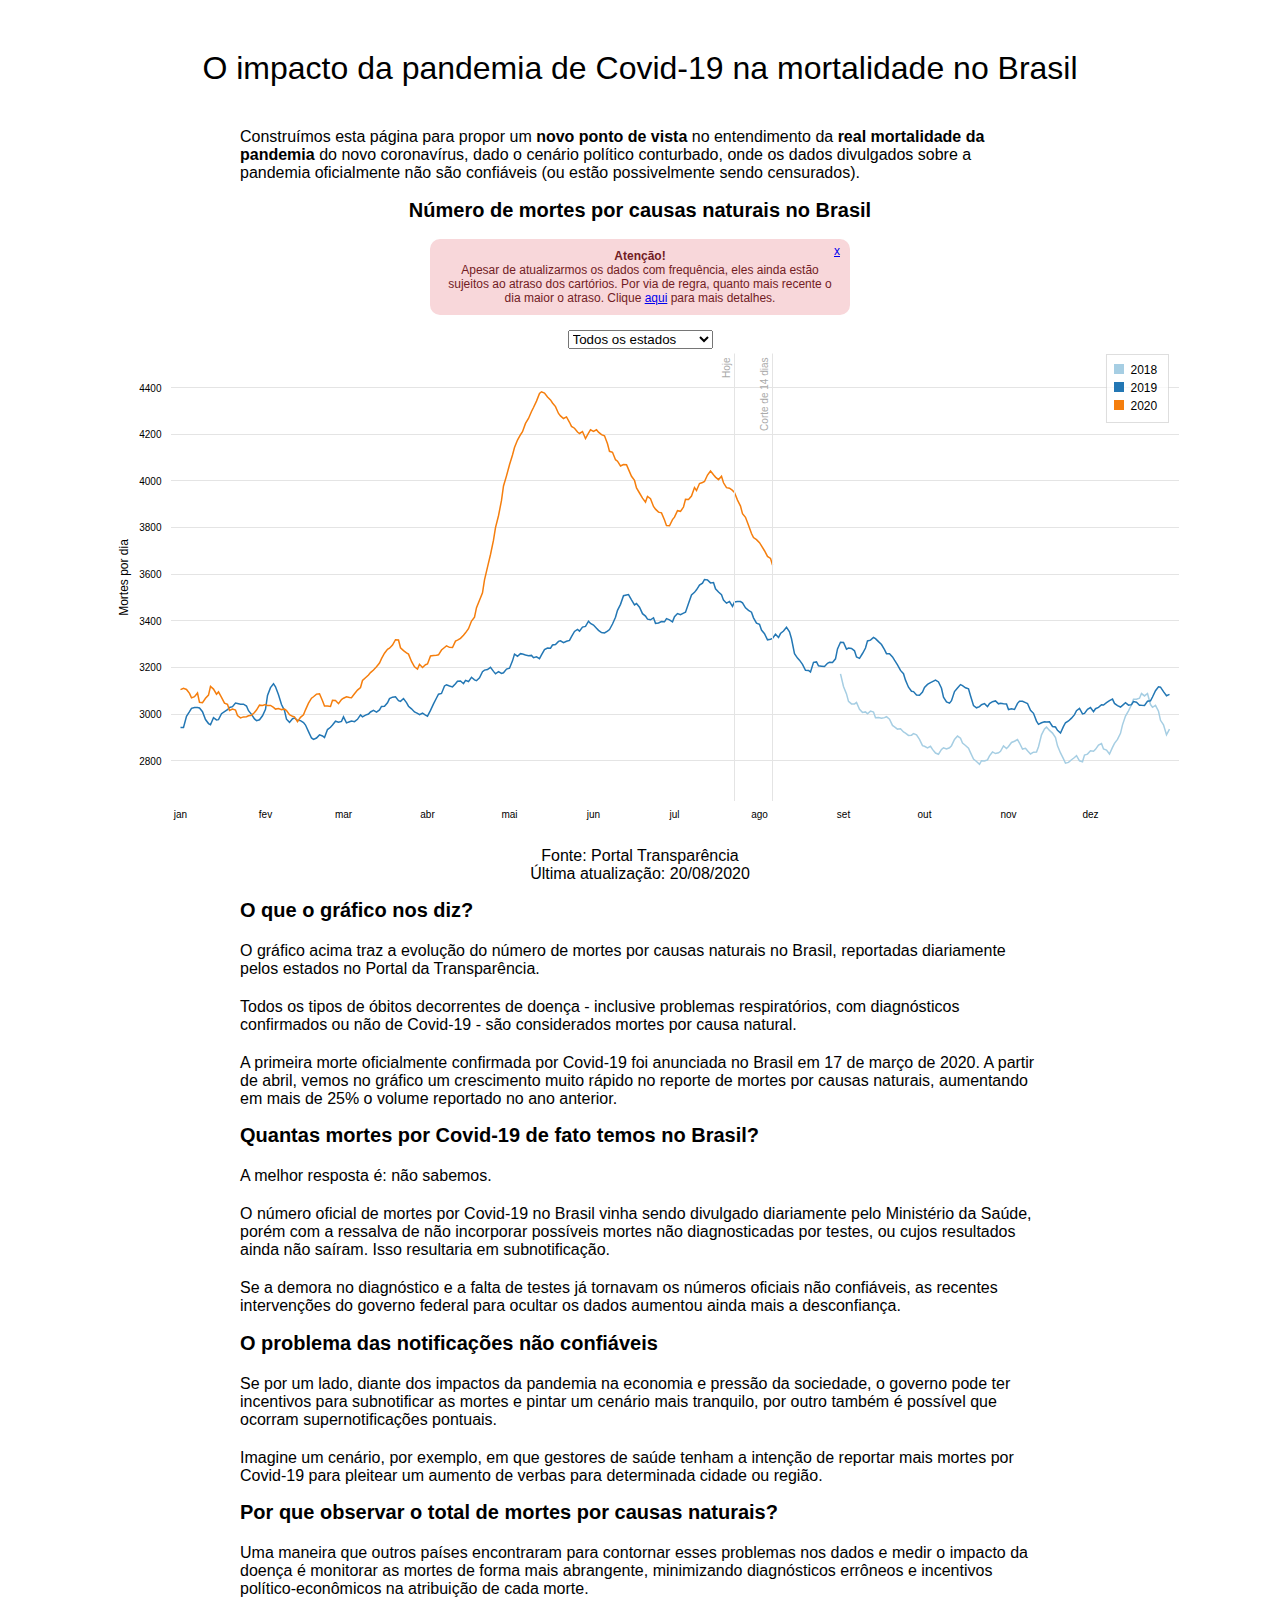
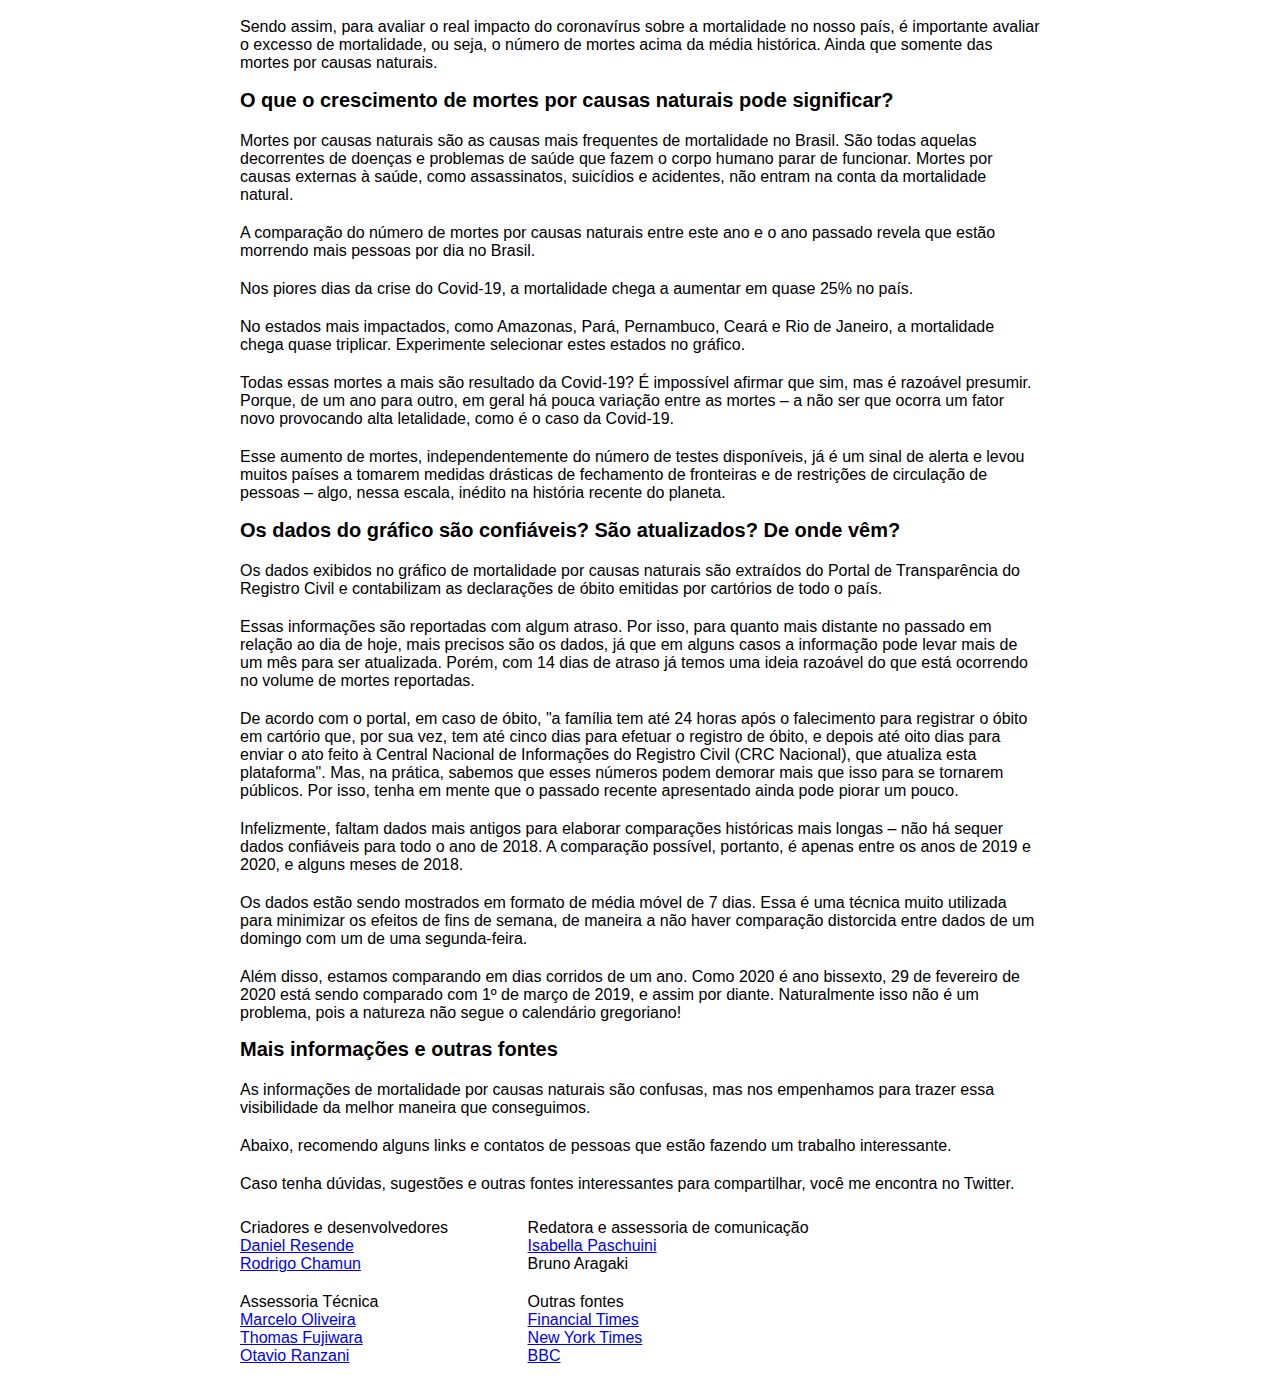
==== commit eb9b602e: "Fix analytics setup" ====
--- a/index.html
+++ b/index.html
@@ -15,8 +15,7 @@
     <script>
       window.dataLayer = window.dataLayer || [];
       function gtag(){dataLayer.push(arguments);}
-      // const GA_MEASUREMENT_ID = 'UA-168759445-1'
-      const GA_MEASUREMENT_ID = ''
+      const GA_MEASUREMENT_ID = 'UA-168759445-1'
       gtag('js', new Date());
       gtag('config', GA_MEASUREMENT_ID);
     </script>
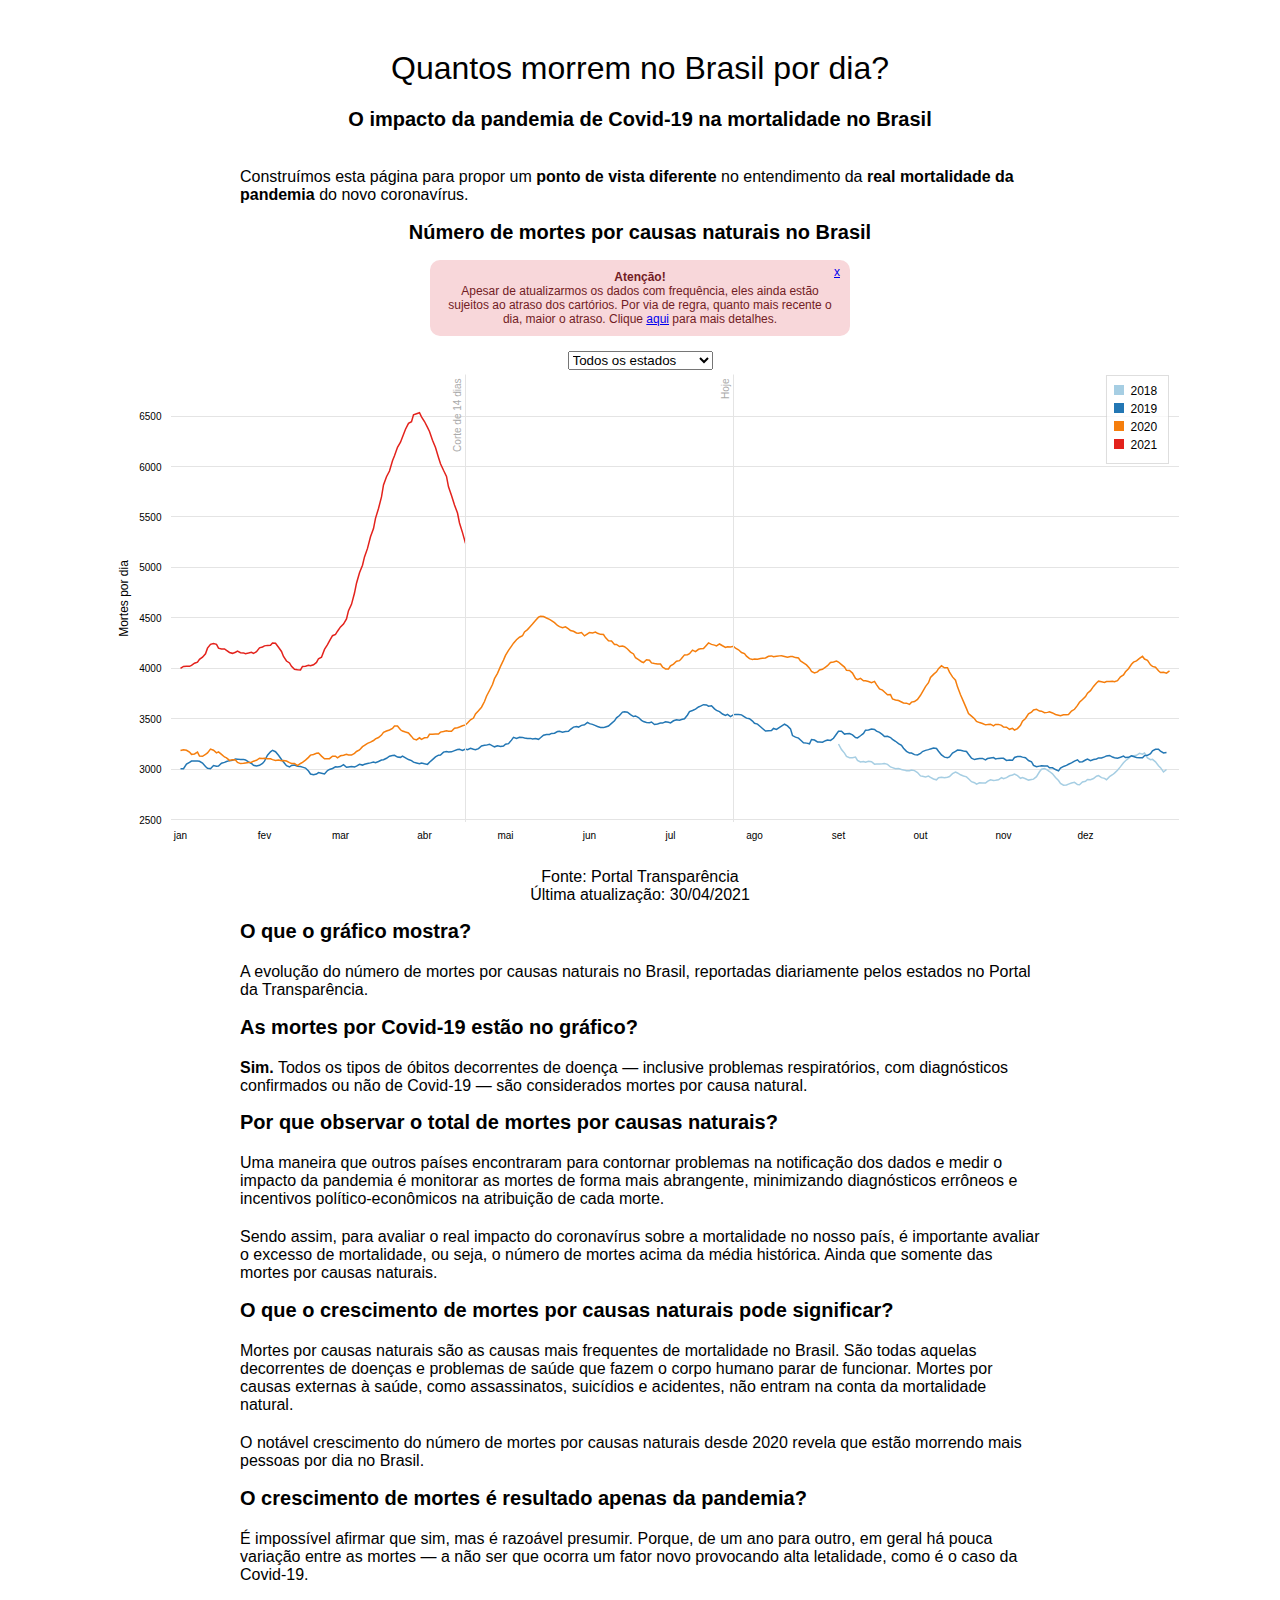
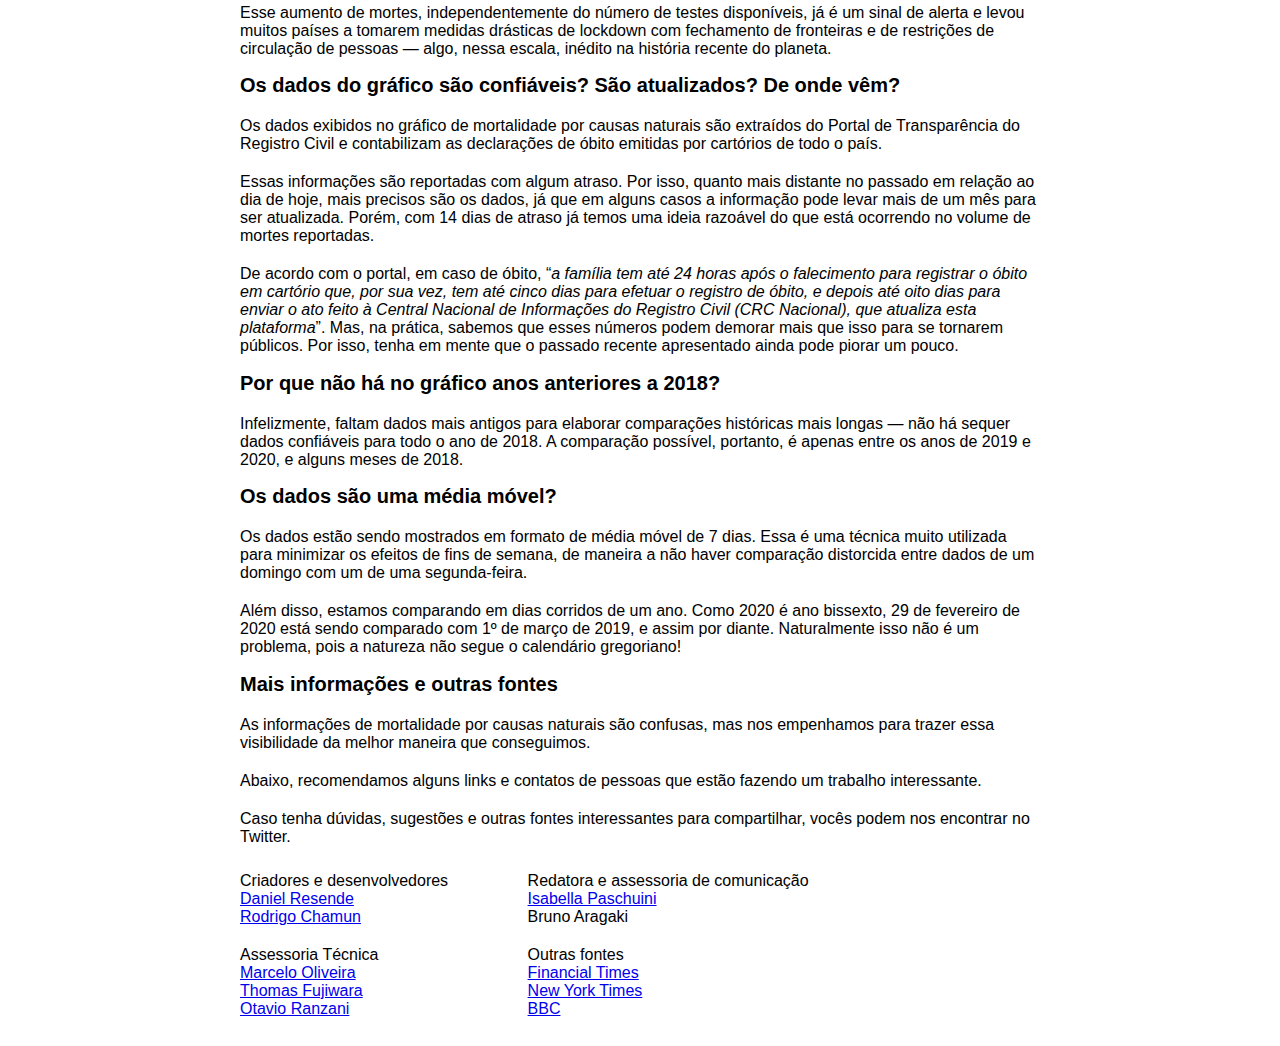
==== commit ec3ab9bd: "Update text" ====
--- a/index.html
+++ b/index.html
@@ -22,24 +22,32 @@
   </head>
   <body>
     <div id="main">
+
       <h1>
+        Quantos morrem no Brasil por dia?
+      </h1>
+
+      <h2>
         O impacto da pandemia de Covid-19 na mortalidade no Brasil
-      </h1>
+      </h2>
+
       <div id="text">
         <p>
-          Construímos esta página para propor um <b>novo ponto de vista</b> no entendimento da <b>real mortalidade da pandemia</b> do novo coronavírus, dado o cenário político conturbado, onde os dados divulgados sobre a pandemia oficialmente não são confiáveis (ou estão possivelmente sendo censurados).
+          Construímos esta página para propor um <strong>ponto de vista diferente</strong> no entendimento da <strong>real mortalidade da pandemia</strong> do novo coronavírus.
         </p>
       </div>
+
       <h2>
         Número de mortes por causas naturais no Brasil
       </h2>
+
       <div id="alert">
         <strong>Atenção!</strong>
         <br />
-        Apesar de atualizarmos os dados com frequência, eles ainda estão sujeitos ao atraso dos cartórios. Por via de regra, quanto mais recente o dia maior o atraso.
-        Clique <a href="#sobre-atraso">aqui</a> para mais detalhes.
+        Apesar de atualizarmos os dados com frequência, eles ainda estão sujeitos ao atraso dos cartórios. Por via de regra, quanto mais recente o dia, maior o atraso. Clique <a href="#sobre-atraso">aqui</a> para mais detalhes.
         <a id='close' href='#'>x</a>
       </div>
+
       <select id="state-selector">
         <option value="all">Todos os estados</option>
         <option value="ac">Acre</option>
@@ -77,84 +85,62 @@
         Última atualização: <span id='last-update'></span>
       </p>
       <div id="text">
+
         <h2>
-          O que o gráfico nos diz?
+          O que o gráfico mostra?
         </h2>
         <p>
-          O gráfico acima traz a evolução do número de mortes por causas naturais no Brasil, reportadas diariamente pelos estados no Portal da Transparência.
-        </p>
-        <p>
-          Todos os tipos de óbitos decorrentes de doença - inclusive problemas respiratórios, com diagnósticos confirmados ou não de Covid-19 - são considerados mortes por causa natural.
-        </p>
-        <p>
-          A primeira morte oficialmente confirmada por Covid-19 foi anunciada no Brasil em 17 de março de 2020. A partir de abril, vemos no gráfico um crescimento muito rápido no reporte de mortes por causas naturais, aumentando em mais de 25% o volume reportado no ano anterior.
-        </p>
+          A evolução do número de mortes por causas naturais no Brasil, reportadas diariamente pelos estados no Portal da Transparência.
+        </p>
+
         <h2>
-          Quantas mortes por Covid-19 de fato temos no Brasil?
+          As mortes por Covid-19 estão no gráfico?
         </h2>
         <p>
-          A melhor resposta é: não sabemos.
-        </p>
-        <p>
-          O número oficial de mortes por Covid-19 no Brasil vinha sendo divulgado diariamente pelo Ministério da Saúde, porém com a ressalva de não incorporar possíveis mortes não diagnosticadas por testes, ou cujos resultados ainda não saíram. Isso resultaria em subnotificação.
-        </p>
-        <p>
-          Se a demora no diagnóstico e a falta de testes já tornavam os números oficiais não confiáveis, as recentes intervenções do governo federal para ocultar os dados aumentou ainda mais a desconfiança.
-        </p>
-        <h2>
-          O problema das notificações não confiáveis
-        </h2>
-        <p>
-          Se por um lado, diante dos impactos da pandemia na economia e pressão da sociedade, o governo pode ter incentivos para subnotificar as mortes e pintar um cenário mais tranquilo, por outro também é possível que ocorram supernotificações pontuais.
-        </p>
-        <p>
-          Imagine um cenário, por exemplo, em que gestores de saúde tenham a intenção de reportar mais mortes por Covid-19 para pleitear um aumento de verbas para determinada cidade ou região.
-        </p>
-        <h2>
-          Por que observar o total de mortes por causas naturais?
-        </h2>
-        <p>
-          Uma maneira que outros países encontraram para contornar esses problemas nos dados e medir o impacto da doença é monitorar as mortes de forma mais abrangente, minimizando diagnósticos errôneos e incentivos político-econômicos na atribuição de cada morte.
+          <strong>Sim.</strong> Todos os tipos de óbitos decorrentes de doença &mdash; inclusive problemas respiratórios, com diagnósticos confirmados ou não de Covid-19 &mdash; são considerados mortes por causa natural.
+        </p>
+
+        <h2>Por que observar o total de mortes por causas naturais?</h2>
+        <p>
+          Uma maneira que outros países encontraram para contornar problemas na notificação dos dados e medir o impacto da pandemia é monitorar as mortes de forma mais abrangente, minimizando diagnósticos errôneos e incentivos político-econômicos na atribuição de cada morte.
         </p>
         <p>
           Sendo assim, para avaliar o real impacto do coronavírus sobre a mortalidade no nosso país, é importante avaliar o excesso de mortalidade, ou seja, o número de mortes acima da média histórica. Ainda que somente das mortes por causas naturais.
         </p>
-        <h2>
-          O que o crescimento de mortes por causas naturais pode significar?
-        </h2>
+
+        <h2>O que o crescimento de mortes por causas naturais pode significar?</h2>
         <p>
           Mortes por causas naturais são as causas mais frequentes de mortalidade no Brasil. São todas aquelas decorrentes de doenças e problemas de saúde que fazem o corpo humano parar de funcionar. Mortes por causas externas à saúde, como assassinatos, suicídios e acidentes, não entram na conta da mortalidade natural.
         </p>
         <p>
-          A comparação do número de mortes por causas naturais entre este ano e o ano passado revela que estão morrendo mais pessoas por dia no Brasil.
-        </p>
-        <p>
-          Nos piores dias da crise do Covid-19, a mortalidade chega a aumentar em quase 25% no país.
-        </p>
-        <p>
-          No estados mais impactados, como Amazonas, Pará, Pernambuco, Ceará e Rio de Janeiro, a mortalidade chega quase triplicar. Experimente selecionar estes estados no gráfico.
-        </p>
-        <p>
-          Todas essas mortes a mais são resultado da Covid-19? É impossível afirmar que sim, mas é razoável presumir. Porque, de um ano para outro, em geral há pouca variação entre as mortes – a não ser que ocorra um fator novo provocando alta letalidade, como é o caso da Covid-19.
-        </p>
-        <p>
-          Esse aumento de mortes, independentemente do número de testes disponíveis, já é um sinal de alerta e levou muitos países a tomarem medidas drásticas de fechamento de fronteiras e de restrições de circulação de pessoas – algo, nessa escala, inédito na história recente do planeta.
-        </p>
-        <h2 id="sobre-atraso">
-          Os dados do gráfico são confiáveis? São atualizados? De onde vêm?
-        </h2>
+          O notável crescimento do número de mortes por causas naturais desde 2020 revela que estão morrendo mais pessoas por dia no Brasil.
+        </p>
+
+        <h2>O crescimento de mortes é resultado apenas da pandemia?</h2>
+        <p>
+          É impossível afirmar que sim, mas é razoável presumir. Porque, de um ano para outro, em geral há pouca variação entre as mortes &mdash; a não ser que ocorra um fator novo provocando alta letalidade, como é o caso da Covid-19.
+        </p>
+        <p>
+          Esse aumento de mortes, independentemente do número de testes disponíveis, já é um sinal de alerta e levou muitos países a tomarem medidas drásticas de lockdown com fechamento de fronteiras e de restrições de circulação de pessoas &mdash; algo, nessa escala, inédito na história recente do planeta.
+        </p>
+
+        <h2 id="sobre-atraso">Os dados do gráfico são confiáveis? São atualizados? De onde vêm?</h2>
         <p>
           Os dados exibidos no gráfico de mortalidade por causas naturais são extraídos do Portal de Transparência do Registro Civil e contabilizam as declarações de óbito emitidas por cartórios de todo o país.
         </p>
         <p>
-          Essas informações são reportadas com algum atraso. Por isso, para quanto mais distante no passado em relação ao dia de hoje, mais precisos são os dados, já que em alguns casos a informação pode levar mais de um mês para ser atualizada. Porém, com 14 dias de atraso já temos uma ideia razoável do que está ocorrendo no volume de mortes reportadas.
-        </p>
-        <p>
-          De acordo com o portal, em caso de óbito, "a família tem até 24 horas após o falecimento para registrar o óbito em cartório que, por sua vez, tem até cinco dias para efetuar o registro de óbito, e depois até oito dias para enviar o ato feito à Central Nacional de Informações do Registro Civil (CRC Nacional), que atualiza esta plataforma". Mas, na prática, sabemos que esses números podem demorar mais que isso para se tornarem públicos. Por isso, tenha em mente que o passado recente apresentado ainda pode piorar um pouco.
-        </p>
-        <p>
-          Infelizmente, faltam dados mais antigos para elaborar comparações históricas mais longas – não há sequer dados confiáveis para todo o ano de 2018. A comparação possível, portanto, é apenas entre os anos de 2019 e 2020, e alguns meses de 2018.
-        </p>
+          Essas informações são reportadas com algum atraso. Por isso, quanto mais distante no passado em relação ao dia de hoje, mais precisos são os dados, já que em alguns casos a informação pode levar mais de um mês para ser atualizada. Porém, com 14 dias de atraso já temos uma ideia razoável do que está ocorrendo no volume de mortes reportadas.
+        </p>
+        <p>
+        De acordo com o portal, em caso de óbito, &ldquo;<em>a família tem até 24 horas após o falecimento para registrar o óbito em cartório que, por sua vez, tem até cinco dias para efetuar o registro de óbito, e depois até oito dias para enviar o ato feito à Central Nacional de Informações do Registro Civil (CRC Nacional), que atualiza esta plataforma</em>&rdquo;. Mas, na prática, sabemos que esses números podem demorar mais que isso para se tornarem públicos. Por isso, tenha em mente que o passado recente apresentado ainda pode piorar um pouco.
+        </p>
+
+        <h2>Por que não há no gráfico anos anteriores a 2018?</h2>
+        <p>
+          Infelizmente, faltam dados mais antigos para elaborar comparações históricas mais longas &mdash; não há sequer dados confiáveis para todo o ano de 2018. A comparação possível, portanto, é apenas entre os anos de 2019 e 2020, e alguns meses de 2018.
+        </p>
+
+        <h2>Os dados são uma média móvel?</h2>
         <p>
           Os dados estão sendo mostrados em formato de média móvel de 7 dias. Essa é uma técnica muito utilizada para minimizar os efeitos de fins de semana, de maneira a não haver comparação distorcida entre dados de um domingo com um de uma segunda-feira.
         </p>
@@ -162,17 +148,15 @@
           Além disso, estamos comparando em dias corridos de um ano. Como 2020 é ano bissexto, 29 de fevereiro de 2020 está sendo comparado com 1º de março de 2019, e assim por diante. Naturalmente isso não é um problema, pois a natureza não segue o calendário gregoriano!
         </p>
 
-        <h2>
-          Mais informações e outras fontes
-        </h2>
+        <h2>Mais informações e outras fontes</h2>
         <p>
           As informações de mortalidade por causas naturais são confusas, mas nos empenhamos para trazer essa visibilidade da melhor maneira que conseguimos.
         </p>
         <p>
-          Abaixo, recomendo alguns links e contatos de pessoas que estão fazendo um trabalho interessante.
-        </p>
-        <p>
-        Caso tenha dúvidas, sugestões e outras fontes interessantes para compartilhar, você me encontra no Twitter.
+          Abaixo, recomendamos alguns links e contatos de pessoas que estão fazendo um trabalho interessante.
+        </p>
+        <p>
+          Caso tenha dúvidas, sugestões e outras fontes interessantes para compartilhar, vocês podem nos encontrar no Twitter.
         </p>
 
         <div>
